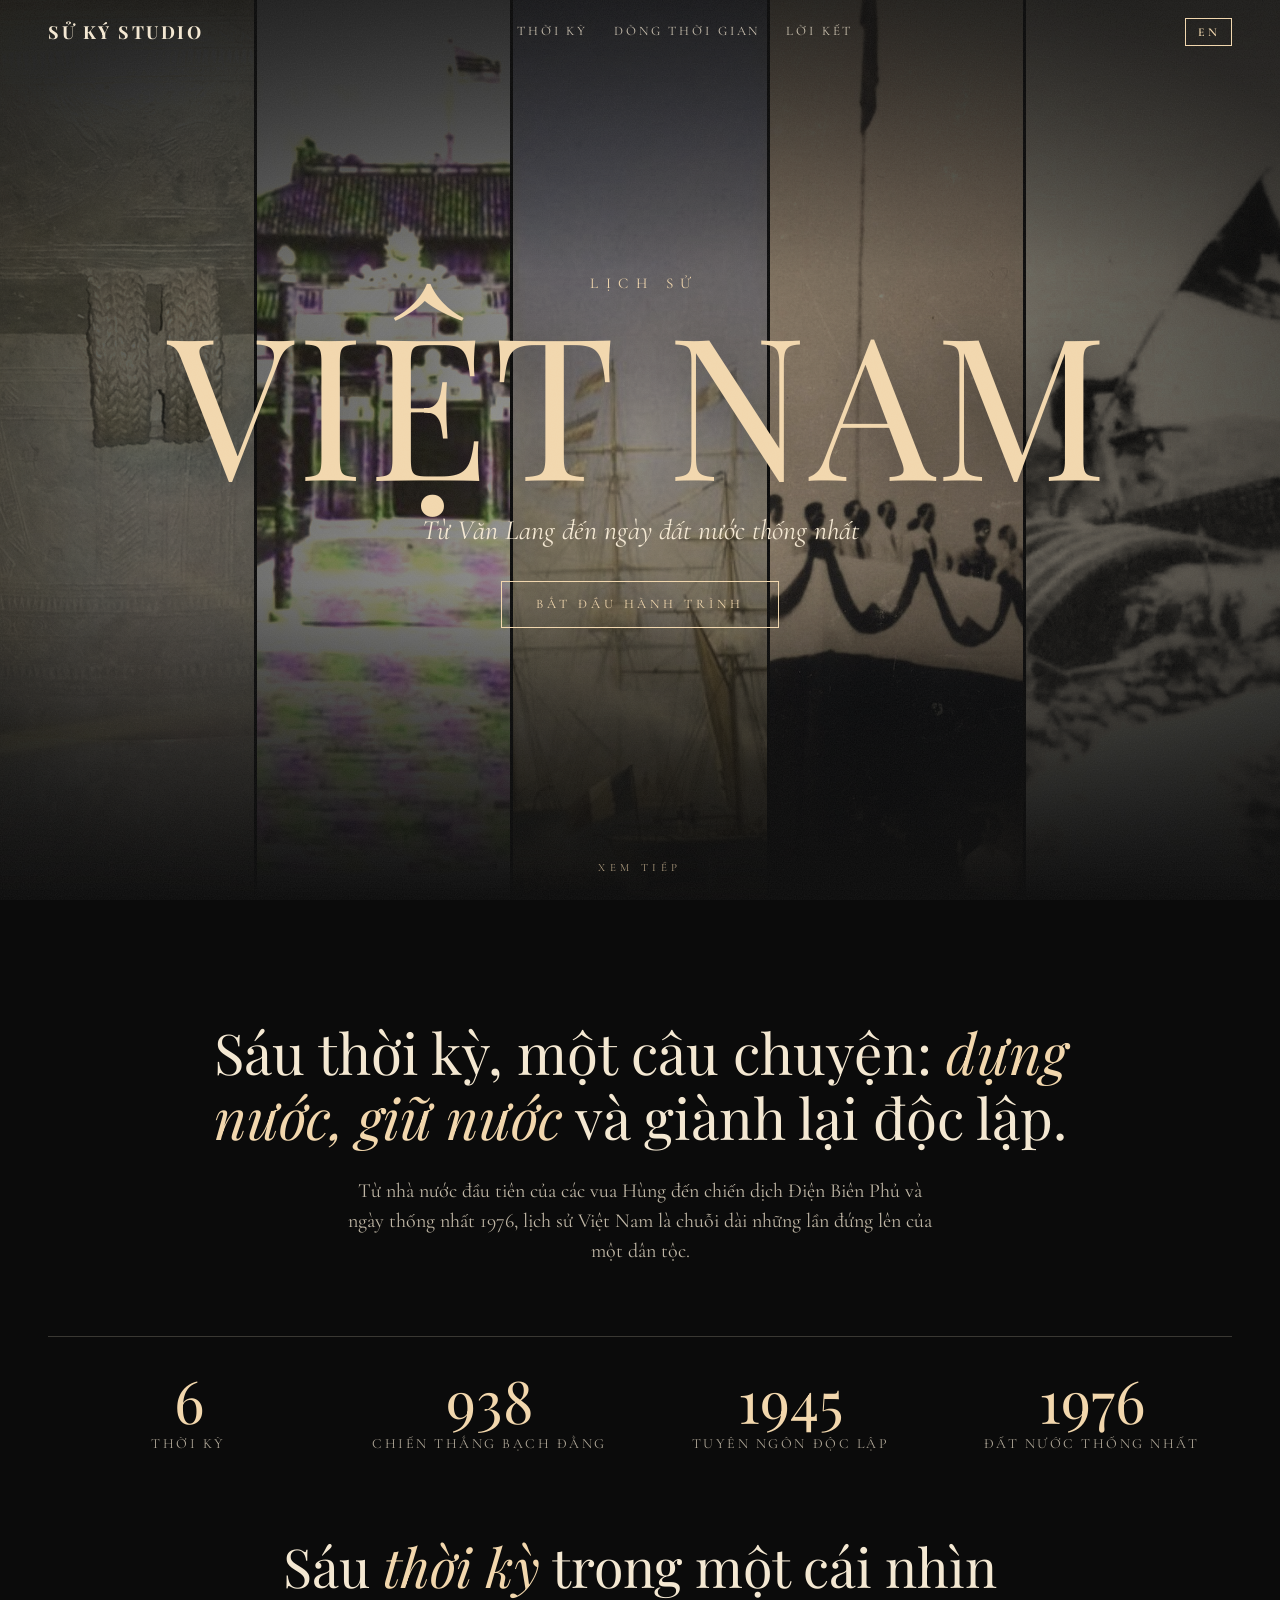
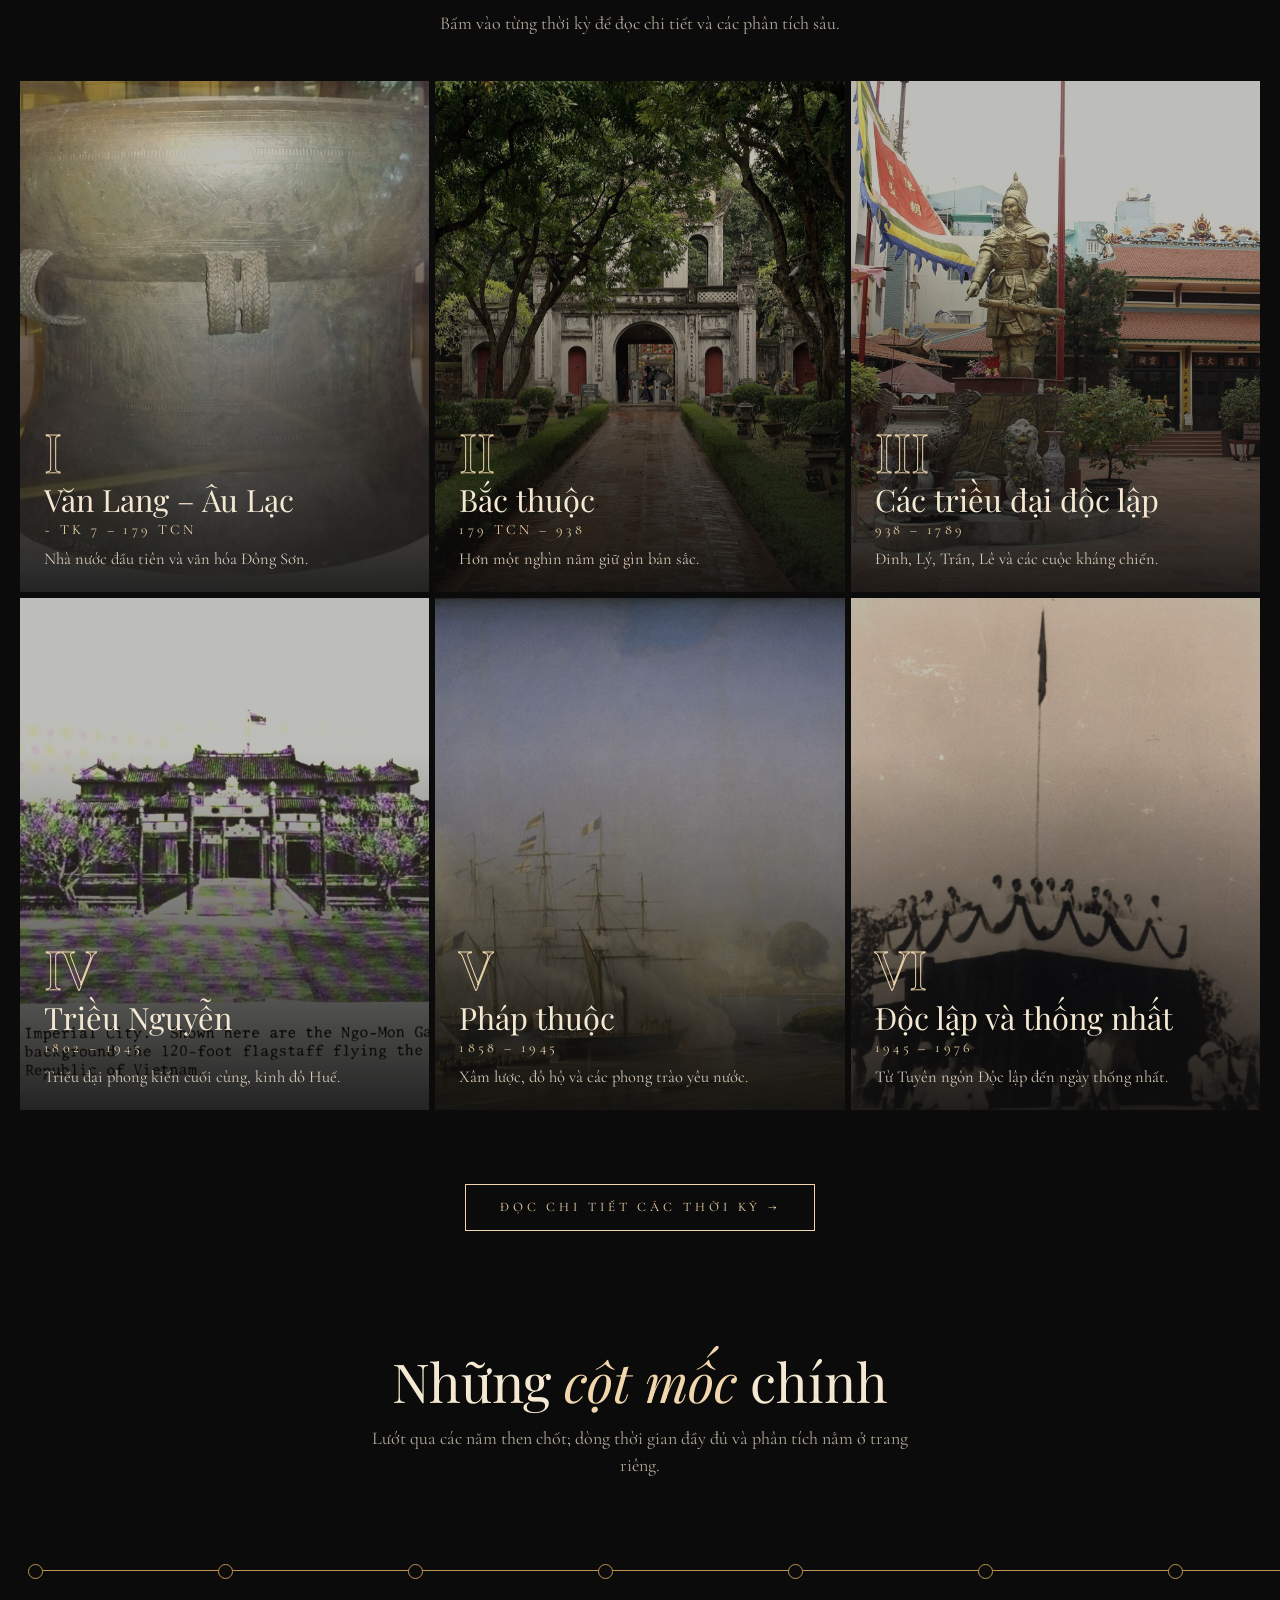
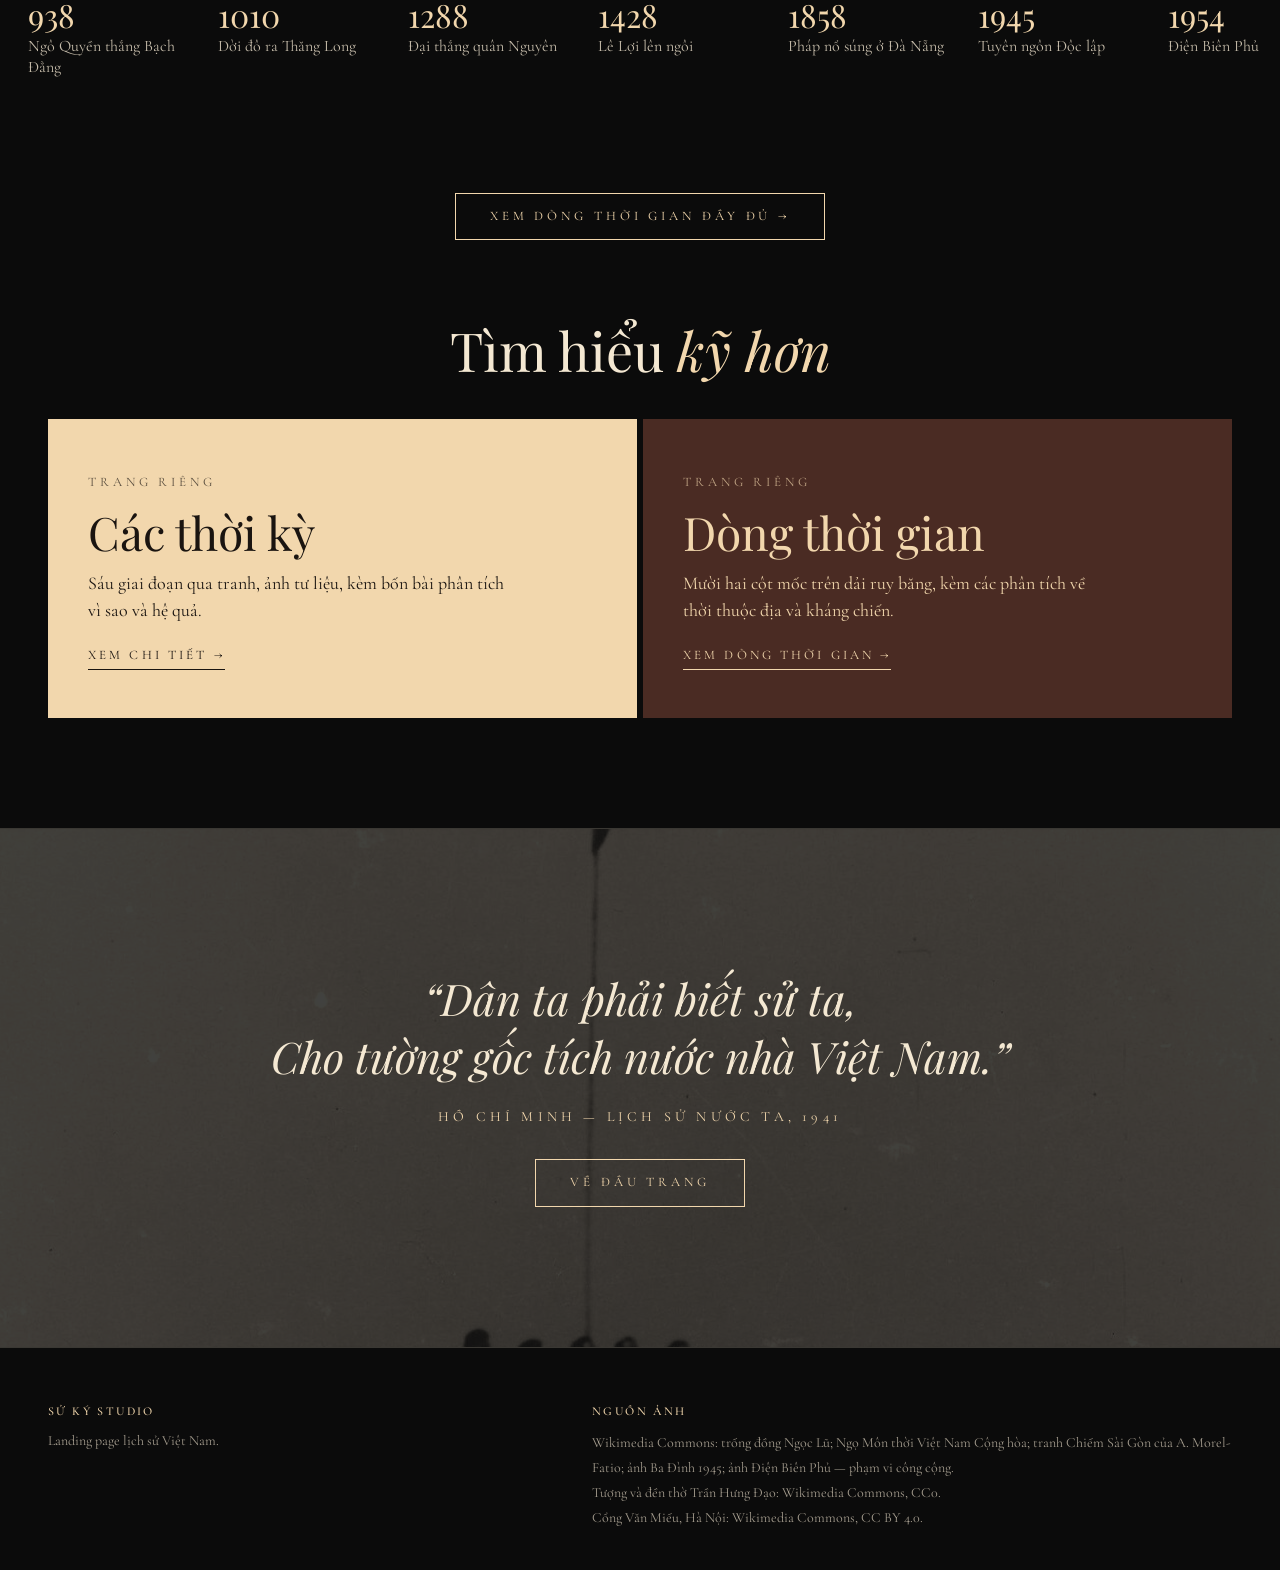
==== index.html @ 21b2adc7 "Use dedicated GA4 property for SU KY STUDIO Co-Authored-By: Claude Sonnet 5.5 <noreply@anthropic.com" ====
<!doctype html>
<html lang="vi">
<head>
<meta charset="utf-8">
<meta name="viewport" content="width=device-width, initial-scale=1">
<title>Lịch sử Việt Nam — Từ Văn Lang đến ngày thống nhất</title>
<meta name="description" content="Landing page về lịch sử Việt Nam: sáu thời kỳ, từ Văn Lang – Âu Lạc đến ngày đất nước thống nhất năm 1976.">
<meta name="google-site-verification" content="dJ8LhRyY584-VPZc34FrXTeUAK0gATI8ypgwYfeLLTc" />
<!-- Google tag (gtag.js) -->
<script async src="https://www.googletagmanager.com/gtag/js?id=G-LW1F28HH2S"></script>
<script>
  window.dataLayer = window.dataLayer || [];
  function gtag(){dataLayer.push(arguments);}
  gtag('js', new Date());
  gtag('config', 'G-LW1F28HH2S');
</script>
<link rel="icon" href="favicon.svg" type="image/svg+xml">
<link rel="icon" href="favicon.ico" sizes="48x48">
<link rel="apple-touch-icon" href="apple-touch-icon.png">
<meta name="theme-color" content="#0b0b0b">
<link rel="preconnect" href="https://fonts.googleapis.com">
<link rel="preconnect" href="https://fonts.gstatic.com" crossorigin>
<link href="https://fonts.googleapis.com/css2?family=Cormorant+Garamond:ital,wght@0,400;0,500;0,600;1,400;1,500&family=Playfair+Display:ital,wght@0,400;0,500;0,700;1,400;1,500&display=swap" rel="stylesheet">
<style>
  :root {
    --black: #0b0b0b;
    --ink: #1a1410;
    --peach: #f2d7ad;
    --cream: #f4e8d2;
    --gold: #c09452;
    --maroon: #8a3126;
    --line: rgba(244,232,210,.2);
    --display: "Playfair Display", Georgia, serif;
    --serif: "Cormorant Garamond", Georgia, serif;
  }
  * { box-sizing: border-box; margin: 0; padding: 0; }
  html { scroll-behavior: smooth; scroll-padding-top: 64px; }
  body { background: var(--black); color: var(--cream); font-family: var(--serif); font-size: 18px; line-height: 1.5; -webkit-font-smoothing: antialiased; }
  body::after {
    content: ""; position: fixed; inset: 0; z-index: 60; pointer-events: none; opacity: .06;
    background-image: url("data:image/svg+xml;utf8,<svg xmlns='http://www.w3.org/2000/svg' width='200' height='200'><filter id='n'><feTurbulence type='fractalNoise' baseFrequency='.85' numOctaves='2' stitchTiles='stitch'/><feColorMatrix values='0 0 0 0 1  0 0 0 0 1  0 0 0 0 1  0 0 0 .9 0'/></filter><rect width='100%' height='100%' filter='url(%23n)'/></svg>");
  }
  img { display: block; width: 100%; height: 100%; object-fit: cover; }
  a { color: inherit; text-decoration: none; }
  .wrap { max-width: 1240px; margin: 0 auto; padding: 0 28px; }

  /* ---------- nav ---------- */
  header { position: fixed; top: 0; left: 0; right: 0; z-index: 50; transition: background .3s; }
  header.solid { background: rgba(11,11,11,.92); backdrop-filter: blur(8px); border-bottom: 1px solid var(--line); }
  header .wrap { display: flex; justify-content: space-between; align-items: center; height: 64px; }
  .brand { font: 700 18px var(--display); letter-spacing: .14em; white-space: nowrap; }
  nav { display: flex; gap: 26px; font-size: 13px; letter-spacing: .22em; text-transform: uppercase; }
  nav a { opacity: .8; transition: opacity .2s, color .2s; }
  nav a:hover { opacity: 1; color: var(--peach); }

  .lang { margin-left: 18px; background: transparent; color: var(--peach); border: 1px solid var(--peach); padding: 6px 12px; font: 600 12px var(--serif); letter-spacing: .2em; cursor: pointer; transition: background .25s, color .25s; }
  .lang:hover { background: var(--peach); color: var(--ink); }

  /* ---------- hero ---------- */
  .hero { position: relative; min-height: 100vh; min-height: 100svh; display: flex; align-items: center; justify-content: center; overflow: hidden; text-align: center; }
  .strips { position: absolute; inset: -4% 0; display: grid; grid-template-columns: repeat(5, 1fr); gap: 3px; will-change: transform; }
  .strips div { overflow: hidden; }
  .strips img { filter: sepia(.35) saturate(1.2) contrast(1.05) brightness(1); transform: scale(1.12); }
  .hero::before { content: ""; position: absolute; inset: 0; z-index: 1; background: radial-gradient(ellipse at center, rgba(11,11,11,.35), rgba(11,11,11,.82) 88%), linear-gradient(180deg, rgba(11,11,11,.6), transparent 30%, transparent 65%, var(--black)); }
  .hero .in { position: relative; z-index: 2; padding: 0 20px; }
  .kicker { font-size: 15px; letter-spacing: .5em; text-transform: uppercase; color: var(--peach); margin-bottom: 14px; padding-left: .5em; }
  .title { font: 400 clamp(64px, 15.5vw, 230px)/.92 var(--display); letter-spacing: .02em; text-transform: uppercase; color: var(--peach); text-shadow: 0 6px 60px rgba(0,0,0,.6); }
  .sub { margin-top: 22px; font: italic 400 clamp(19px, 2.2vw, 28px) var(--serif); color: var(--cream); }
  .cta { display: inline-block; margin-top: 34px; padding: 13px 34px; border: 1px solid var(--peach); font-size: 13px; letter-spacing: .3em; text-transform: uppercase; color: var(--peach); transition: background .3s, color .3s; }
  .cta:hover { background: var(--peach); color: var(--ink); }
  .scroll { position: absolute; z-index: 2; bottom: 24px; left: 50%; transform: translateX(-50%); font-size: 11px; letter-spacing: .4em; text-transform: uppercase; color: var(--peach); opacity: .7; }

  /* ---------- intro ---------- */
  .intro { padding: 120px 0 80px; text-align: center; }
  .intro h2 { font: 400 clamp(32px, 4.4vw, 58px)/1.15 var(--display); max-width: 900px; margin: 0 auto; }
  .intro h2 em { color: var(--peach); }
  .intro p { max-width: 600px; margin: 26px auto 0; font-size: 20px; color: rgba(244,232,210,.78); }
  .stats { display: grid; grid-template-columns: repeat(4, 1fr); gap: 20px; margin-top: 70px; border-top: 1px solid var(--line); padding-top: 34px; }
  .stats b { display: block; font: 400 clamp(36px, 4.6vw, 60px)/1 var(--display); color: var(--peach); }
  .stats span { font-size: 14px; letter-spacing: .18em; text-transform: uppercase; opacity: .7; }

  /* ---------- era slides ---------- */
  .slide { display: grid; grid-template-columns: 1fr 1fr; min-height: 640px; margin-bottom: 6px; }
  .slide.flip .panel { order: 2; }
  .panel { padding: 64px 56px; display: flex; flex-direction: column; justify-content: center; }
  .panel.peach { background: var(--peach); color: var(--ink); }
  .panel.dark { background: #141110; }
  .num { font: 400 clamp(90px, 11vw, 150px)/.8 var(--display); color: transparent; -webkit-text-stroke: 1.2px currentColor; margin-bottom: 26px; letter-spacing: .02em; }
  .peach .num { -webkit-text-stroke-color: var(--ink); }
  .dark .num { -webkit-text-stroke-color: var(--peach); }
  .years { font-size: 14px; letter-spacing: .3em; text-transform: uppercase; opacity: .75; margin-bottom: 10px; }
  .panel h3 { font: 400 clamp(30px, 3.4vw, 46px)/1.1 var(--display); margin-bottom: 20px; }
  .panel p { font-size: 19px; line-height: 1.5; max-width: 480px; }
  .panel ul { list-style: none; margin-top: 22px; max-width: 480px; }
  .panel li { padding: 9px 0; border-top: 1px solid currentColor; border-top-color: rgba(128,128,128,.4); font-size: 17px; display: grid; grid-template-columns: 78px 1fr; gap: 10px; }
  .panel li b { font: italic 500 17px var(--display); color: var(--maroon); }
  .dark li b { color: var(--peach); }

  .mosaic { display: grid; gap: 6px; background: var(--black); }
  .mosaic figure { position: relative; overflow: hidden; }
  .mosaic img { transition: transform 1.4s ease, filter .6s; filter: saturate(1.05) contrast(1.04); }
  .mosaic figure:hover img { transform: scale(1.06); }
  .mosaic figcaption { position: absolute; left: 12px; bottom: 10px; right: 12px; font: italic 400 14px var(--serif); color: #fff; text-shadow: 0 1px 8px rgba(0,0,0,.9); }
  .mosaic.m1 { grid-template-columns: 1fr; }
  .mosaic.m2 { grid-template-columns: 1.3fr 1fr; grid-template-rows: 1fr 1fr; }
  .mosaic.m2 figure:first-child { grid-row: span 2; }
  .mosaic.m3 { grid-template-columns: 1fr 1fr; grid-template-rows: 1.2fr 1fr; }
  .mosaic.m3 figure:first-child { grid-column: span 2; }
  .mosaic.m4 { grid-template-columns: 1fr 1fr; grid-template-rows: 1fr 1fr; }

  .tiles { display: grid; grid-template-columns: 1fr 1fr; gap: 6px; background: var(--black); }
  .tile { background: #1b1613; padding: 32px 28px; display: flex; flex-direction: column; justify-content: flex-end; border-left: 2px solid var(--gold); transition: background .3s; }
  .tile:hover { background: #251c16; }
  .tile b { font: 400 clamp(44px, 5vw, 72px)/1 var(--display); color: var(--peach); }
  .tile h4 { font: 500 20px var(--display); margin: 8px 0 6px; }
  .tile span { font-size: 16px; opacity: .75; line-height: 1.4; }

  /* ---------- timeline ---------- */
  .timeline { padding: 110px 0 60px; }
  .timeline h2, .closing h2 { font: 400 clamp(34px, 4.6vw, 60px)/1.1 var(--display); text-align: center; }
  .timeline h2 em, .closing h2 em { color: var(--peach); }
  .rail { margin-top: 56px; overflow-x: auto; padding: 24px 28px 40px; scrollbar-width: thin; scrollbar-color: var(--gold) transparent; }
  .rail ol { list-style: none; display: flex; gap: 0; min-width: max-content; position: relative; }
  .rail ol::before { content: ""; position: absolute; left: 0; right: 0; top: 11px; height: 1px; background: var(--gold); }
  .rail li { width: 190px; padding-right: 22px; position: relative; padding-top: 34px; }
  .rail li::before { content: ""; position: absolute; top: 5px; left: 0; width: 13px; height: 13px; border-radius: 50%; background: var(--black); border: 1px solid var(--gold); transition: background .3s; }
  .rail li:hover::before { background: var(--peach); }
  .rail b { display: block; font: 400 32px var(--display); color: var(--peach); }
  .rail span { font-size: 16px; line-height: 1.35; display: block; opacity: .8; }

  .more { display: inline-block; margin-top: 24px; font-size: 13px; letter-spacing: .24em; text-transform: uppercase; border-bottom: 1px solid currentColor; padding-bottom: 3px; transition: opacity .2s; }
  .more:hover { opacity: .65; }
  .go { padding: 40px 0 110px; }
  .go .two { display: grid; grid-template-columns: 1fr 1fr; gap: 6px; }
  .go a.card { display: block; padding: 48px 40px; transition: transform .4s, background .3s; }
  .go a.card:hover { transform: translateY(-4px); }
  .go .card.peach { background: var(--peach); color: var(--ink); }
  .go .card.brown { background: #4a2b23; color: var(--peach); }
  .go .card small { font-size: 13px; letter-spacing: .3em; text-transform: uppercase; opacity: .7; }
  .go .card h3 { font: 400 clamp(30px, 3.6vw, 48px)/1.08 var(--display); margin: 14px 0 12px; }
  .go .card p { font-size: 18px; max-width: 420px; }
  .go .card span { display: inline-block; margin-top: 22px; font-size: 13px; letter-spacing: .24em; text-transform: uppercase; border-bottom: 1px solid currentColor; padding-bottom: 3px; }
  .go h2 { font: 400 clamp(32px, 4.2vw, 54px)/1.1 var(--display); text-align: center; margin-bottom: 40px; }
  .go h2 em { color: var(--peach); }
  @media (max-width: 900px) { .go .two { grid-template-columns: 1fr; } .go a.card { padding: 36px 24px; } }

  .eras { padding: 0 0 20px; }
  .eras h2, .overview-tl h2 { font: 400 clamp(32px, 4.2vw, 54px)/1.1 var(--display); text-align: center; margin-bottom: 14px; }
  .eras h2 em, .overview-tl h2 em { color: var(--peach); }
  .eras .lead, .overview-tl .lead { text-align: center; color: rgba(244,232,210,.72); max-width: 560px; margin: 0 auto 44px; }
  .eras .grid { display: grid; grid-template-columns: repeat(3, 1fr); gap: 6px; }
  .era { position: relative; display: block; aspect-ratio: 4 / 5; overflow: hidden; background: #141110; }
  .era img { filter: sepia(.25) saturate(1.05) brightness(.82); transition: transform 1.4s ease, filter .6s; }
  .era:hover img { transform: scale(1.07); filter: sepia(.1) saturate(1.1) brightness(.95); }
  .era::after { content: ""; position: absolute; inset: 0; background: linear-gradient(180deg, rgba(11,11,11,.1) 30%, rgba(11,11,11,.88)); }
  .era .in { position: absolute; z-index: 2; left: 24px; right: 24px; bottom: 22px; }
  .era .n { font: 400 54px/.9 var(--display); color: transparent; -webkit-text-stroke: 1px var(--peach); }
  .era h3 { font: 400 clamp(24px, 2.4vw, 32px)/1.1 var(--display); margin: 8px 0 2px; }
  .era .y { font-size: 14px; letter-spacing: .24em; text-transform: uppercase; color: var(--peach); }
  .era p { font-size: 16.5px; line-height: 1.35; margin-top: 8px; color: rgba(244,232,210,.85); }
  .center { text-align: center; padding: 40px 0 0; }
  .overview-tl { padding: 100px 0 40px; }
  @media (max-width: 900px) { .eras .grid { grid-template-columns: 1fr 1fr; } }
  @media (max-width: 520px) { .eras .grid { grid-template-columns: 1fr; } .era { aspect-ratio: 16 / 11; } }

  /* ---------- closing ---------- */
  .closing { position: relative; padding: 140px 0; text-align: center; overflow: hidden; border-top: 1px solid var(--line); }
  .closing .bg { position: absolute; inset: 0; opacity: .22; }
  .closing .bg img { filter: sepia(.5) grayscale(.4); }
  .closing .in { position: relative; }
  .quote { font: italic 400 clamp(26px, 3.4vw, 44px)/1.35 var(--display); max-width: 820px; margin: 0 auto; color: var(--cream); }
  .quote small { display: block; margin-top: 22px; font: 400 14px var(--serif); letter-spacing: .3em; text-transform: uppercase; color: var(--peach); }

  footer { padding: 54px 0 40px; border-top: 1px solid var(--line); font-size: 14px; color: rgba(244,232,210,.65); }
  footer .row { display: flex; justify-content: space-between; gap: 40px; flex-wrap: wrap; }
  footer b { color: var(--peach); font-weight: 500; letter-spacing: .2em; text-transform: uppercase; font-size: 12px; display: block; margin-bottom: 10px; }
  footer ul { list-style: none; line-height: 1.8; max-width: 640px; }
  footer a:hover { color: var(--peach); }

  .reveal { opacity: 0; transform: translateY(30px); transition: opacity 1s ease, transform 1s ease; }
  .reveal.on { opacity: 1; transform: none; }

  /* ---------- responsive ---------- */
  @media (max-width: 900px) {
    nav { display: none; }
    .slide, .slide.flip { grid-template-columns: 1fr; min-height: 0; }
    .slide.flip .panel { order: 0; }
    .panel { padding: 48px 24px; }
    .mosaic { min-height: 420px; }
    .tiles { min-height: 0; }
    .stats { grid-template-columns: 1fr 1fr; }
    .strips { grid-template-columns: repeat(3, 1fr); }
    .strips div:nth-child(n+4) { display: none; }
  }
  @media (max-width: 520px) {
    .wrap { padding: 0 18px; }
    .panel li { grid-template-columns: 62px 1fr; }
    .tiles { grid-template-columns: 1fr; }
  }
  @media (prefers-reduced-motion: reduce) { .reveal { opacity: 1; transform: none; transition: none; } html { scroll-behavior: auto; } }
</style>
</head>
<body>

<header id="top">
  <div class="wrap">
    <a data-i="0" href="#" class="brand">SỬ KÝ STUDIO</a>
    <nav>
      <a data-i="1" href="thoi-ky.html">Thời kỳ</a>
      <a data-i="2" href="dong-thoi-gian.html">Dòng thời gian</a>
      <a data-i="3" href="#loi-ket">Lời kết</a>
    </nav>
    <button class="lang" id="lang" type="button" aria-label="Switch language">EN</button>
  </div>
</header>

<main>
  <section class="hero">
    <div class="strips" id="strips" aria-hidden="true">
      <div><img src="images/ngoclu.jpg" alt=""></div>
      <div><img src="images/ngomon.jpg" alt="" style="object-position: 50% 12%; transform: scale(1.5)"></div>
      <div><img src="images/saigon1859.jpg" alt="" style="object-position: 25% 80%"></div>
      <div><img src="images/badinh1945.jpg" alt=""></div>
      <div><img src="images/hero.jpg" alt="" style="object-position: 60% 50%"></div>
    </div>
    <div class="in">
      <div data-i="4" class="kicker">Lịch sử</div>
      <h1 data-i="5" class="title">Việt Nam</h1>
      <p data-i="6" class="sub">Từ Văn Lang đến ngày đất nước thống nhất</p>
      <a data-i="7" href="#thoi-ky" class="cta">Bắt đầu hành trình</a>
    </div>
    <div data-i="8" class="scroll">Xem tiếp</div>
  </section>

  <section class="intro">
    <div class="wrap reveal">
      <h2 data-i="9">Sáu thời kỳ, một câu chuyện: <em>dựng nước, giữ nước</em> và giành lại độc lập.</h2>
      <p data-i="10">Từ nhà nước đầu tiên của các vua Hùng đến chiến dịch Điện Biên Phủ và ngày thống nhất 1976, lịch sử Việt Nam là chuỗi dài những lần đứng lên của một dân tộc.</p>
      <div class="stats">
        <div><b>6</b><span data-i="11">thời kỳ</span></div>
        <div><b>938</b><span data-i="12">chiến thắng Bạch Đằng</span></div>
        <div><b>1945</b><span data-i="13">Tuyên ngôn Độc lập</span></div>
        <div><b>1976</b><span data-i="14">đất nước thống nhất</span></div>
      </div>
    </div>
  </section>

  <section class="eras wrap" id="thoi-ky">
    <div class="reveal">
      <h2 data-i="15">Sáu <em>thời kỳ</em> trong một cái nhìn</h2>
      <p data-i="16" class="lead">Bấm vào từng thời kỳ để đọc chi tiết và các phân tích sâu.</p>
      <div class="grid">
        <a class="era" href="thoi-ky.html#spread-a"><img src="images/ngoclu.jpg" alt="Trống đồng Ngọc Lũ" loading="lazy" style="object-position: 50% 40%"><div class="in"><div class="n">I</div><h3 data-i="17">Văn Lang – Âu Lạc</h3><div data-i="18" class="y">~ TK 7 – 179 TCN</div><p data-i="19">Nhà nước đầu tiên và văn hóa Đông Sơn.</p></div></a>
        <a class="era" href="thoi-ky.html#spread-a"><img src="images/vanmieu.jpg" alt="Văn Miếu" loading="lazy"><div class="in"><div class="n">II</div><h3 data-i="20">Bắc thuộc</h3><div data-i="21" class="y">179 TCN – 938</div><p data-i="22">Hơn một nghìn năm giữ gìn bản sắc.</p></div></a>
        <a class="era" href="thoi-ky.html#spread-a"><img src="images/tranhungdao.jpg" alt="Tượng Trần Hưng Đạo" loading="lazy" style="object-position: 38% 30%"><div class="in"><div class="n">III</div><h3 data-i="23">Các triều đại độc lập</h3><div class="y">938 – 1789</div><p data-i="24">Đinh, Lý, Trần, Lê và các cuộc kháng chiến.</p></div></a>
        <a class="era" href="thoi-ky.html#spread-b"><img src="images/ngomon.jpg" alt="Ngọ Môn, Huế" loading="lazy" style="object-position: 50% 30%"><div class="in"><div class="n">IV</div><h3 data-i="25">Triều Nguyễn</h3><div class="y">1802 – 1945</div><p data-i="26">Triều đại phong kiến cuối cùng, kinh đô Huế.</p></div></a>
        <a class="era" href="thoi-ky.html#spread-b"><img src="images/saigon1859.jpg" alt="Chiếm Sài Gòn 1859" loading="lazy" style="object-position: 28% 85%"><div class="in"><div class="n">V</div><h3 data-i="27">Pháp thuộc</h3><div class="y">1858 – 1945</div><p data-i="28">Xâm lược, đô hộ và các phong trào yêu nước.</p></div></a>
        <a class="era" href="thoi-ky.html#spread-b"><img src="images/badinh1945.jpg" alt="Ba Đình 2/9/1945" loading="lazy" style="object-position: 50% 25%"><div class="in"><div class="n">VI</div><h3 data-i="29">Độc lập và thống nhất</h3><div class="y">1945 – 1976</div><p data-i="30">Từ Tuyên ngôn Độc lập đến ngày thống nhất.</p></div></a>
      </div>
      <div class="center"><a data-i="31" class="cta" href="thoi-ky.html">Đọc chi tiết các thời kỳ →</a></div>
    </div>
  </section>

  <section class="overview-tl" id="dong-thoi-gian">
    <div class="wrap reveal">
      <h2 data-i="32">Những <em>cột mốc</em> chính</h2>
      <p data-i="33" class="lead">Lướt qua các năm then chốt; dòng thời gian đầy đủ và phân tích nằm ở trang riêng.</p>
    </div>
    <div class="rail reveal">
      <ol>
        <li><b>938</b><span data-i="34">Ngô Quyền thắng Bạch Đằng</span></li>
        <li><b>1010</b><span data-i="35">Dời đô ra Thăng Long</span></li>
        <li><b>1288</b><span data-i="36">Đại thắng quân Nguyên</span></li>
        <li><b>1428</b><span data-i="37">Lê Lợi lên ngôi</span></li>
        <li><b>1858</b><span data-i="38">Pháp nổ súng ở Đà Nẵng</span></li>
        <li><b>1945</b><span data-i="13">Tuyên ngôn Độc lập</span></li>
        <li><b>1954</b><span data-i="39">Điện Biên Phủ</span></li>
        <li><b>1976</b><span data-i="40">Đất nước thống nhất</span></li>
      </ol>
    </div>
    <div class="center"><a data-i="41" class="cta" href="dong-thoi-gian.html">Xem dòng thời gian đầy đủ →</a></div>
  </section>

  <section class="go" id="di-sau">
    <div class="wrap reveal">
      <h2 data-i="42">Tìm hiểu <em>kỹ hơn</em></h2>
      <div class="two">
        <a class="card peach" href="thoi-ky.html"><small data-i="43">Trang riêng</small><h3 data-i="44">Các thời kỳ</h3><p data-i="45">Sáu giai đoạn qua tranh, ảnh tư liệu, kèm bốn bài phân tích vì sao và hệ quả.</p><span data-i="46">Xem chi tiết →</span></a>
        <a class="card brown" href="dong-thoi-gian.html"><small data-i="43">Trang riêng</small><h3 data-i="2">Dòng thời gian</h3><p data-i="47">Mười hai cột mốc trên dải ruy băng, kèm các phân tích về thời thuộc địa và kháng chiến.</p><span data-i="48">Xem dòng thời gian →</span></a>
      </div>
    </div>
  </section>

  <section class="closing" id="loi-ket">
    <div class="bg"><img src="images/badinh1945.jpg" alt="" style="object-position: 50% 30%"></div>
    <div class="wrap in reveal">
      <blockquote data-i="49" class="quote">“Dân ta phải biết sử ta,<br>Cho tường gốc tích nước nhà Việt Nam.”<small>Hồ Chí Minh — Lịch sử nước ta, 1941</small></blockquote>
      <a data-i="50" href="#top" class="cta">Về đầu trang</a>
    </div>
  </section>
</main>

<footer>
  <div class="wrap row">
    <div data-i="51">
      <b>SỬ KÝ STUDIO</b>
      Landing page lịch sử Việt Nam.
    </div>
    <div>
      <b data-i="52">Nguồn ảnh</b>
      <ul>
        <li data-i="53">Wikimedia Commons: trống đồng Ngọc Lũ; Ngọ Môn thời Việt Nam Cộng hòa; tranh Chiếm Sài Gòn của A. Morel-Fatio; ảnh Ba Đình 1945; ảnh Điện Biên Phủ — phạm vi công cộng.</li>
        <li data-i="54">Tượng và đền thờ Trần Hưng Đạo: Wikimedia Commons, CC0.</li>
        <li data-i="55">Cổng Văn Miếu, Hà Nội: Wikimedia Commons, CC BY 4.0.</li>
      </ul>
    </div>
  </div>
</footer>

<script>
  const hdr = document.querySelector('header');
  const strips = document.getElementById('strips');
  const onScroll = () => {
    hdr.classList.toggle('solid', scrollY > 60);
    if (scrollY < innerHeight) strips.style.transform = `translateY(${scrollY * 0.18}px)`;
  };
  addEventListener('scroll', onScroll, { passive: true }); onScroll();

  const io = new IntersectionObserver(es => es.forEach(e => { if (e.isIntersecting) { e.target.classList.add('on'); io.unobserve(e.target); } }), { threshold: 0.12 });
  document.querySelectorAll('.reveal').forEach(el => io.observe(el));
</script>
<script src="lich-su-i18n.js"></script>
</body>
</html>
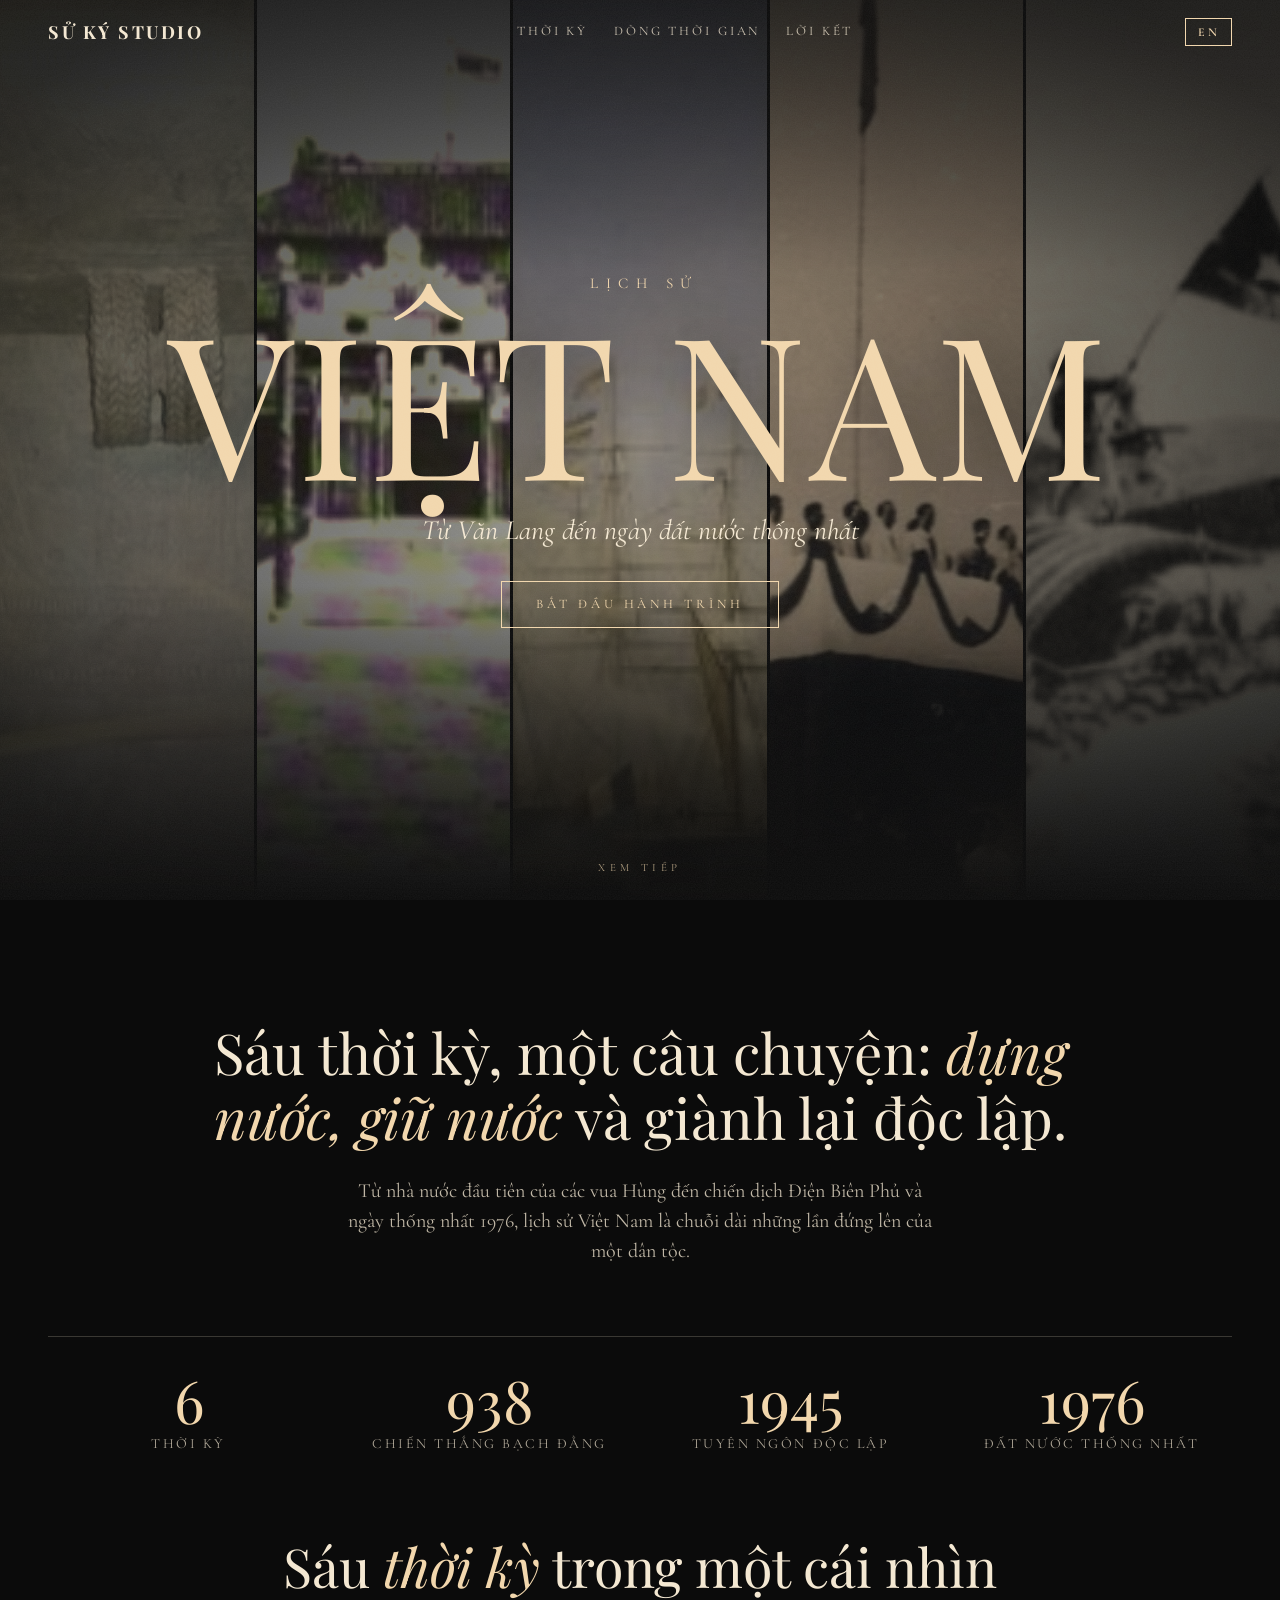
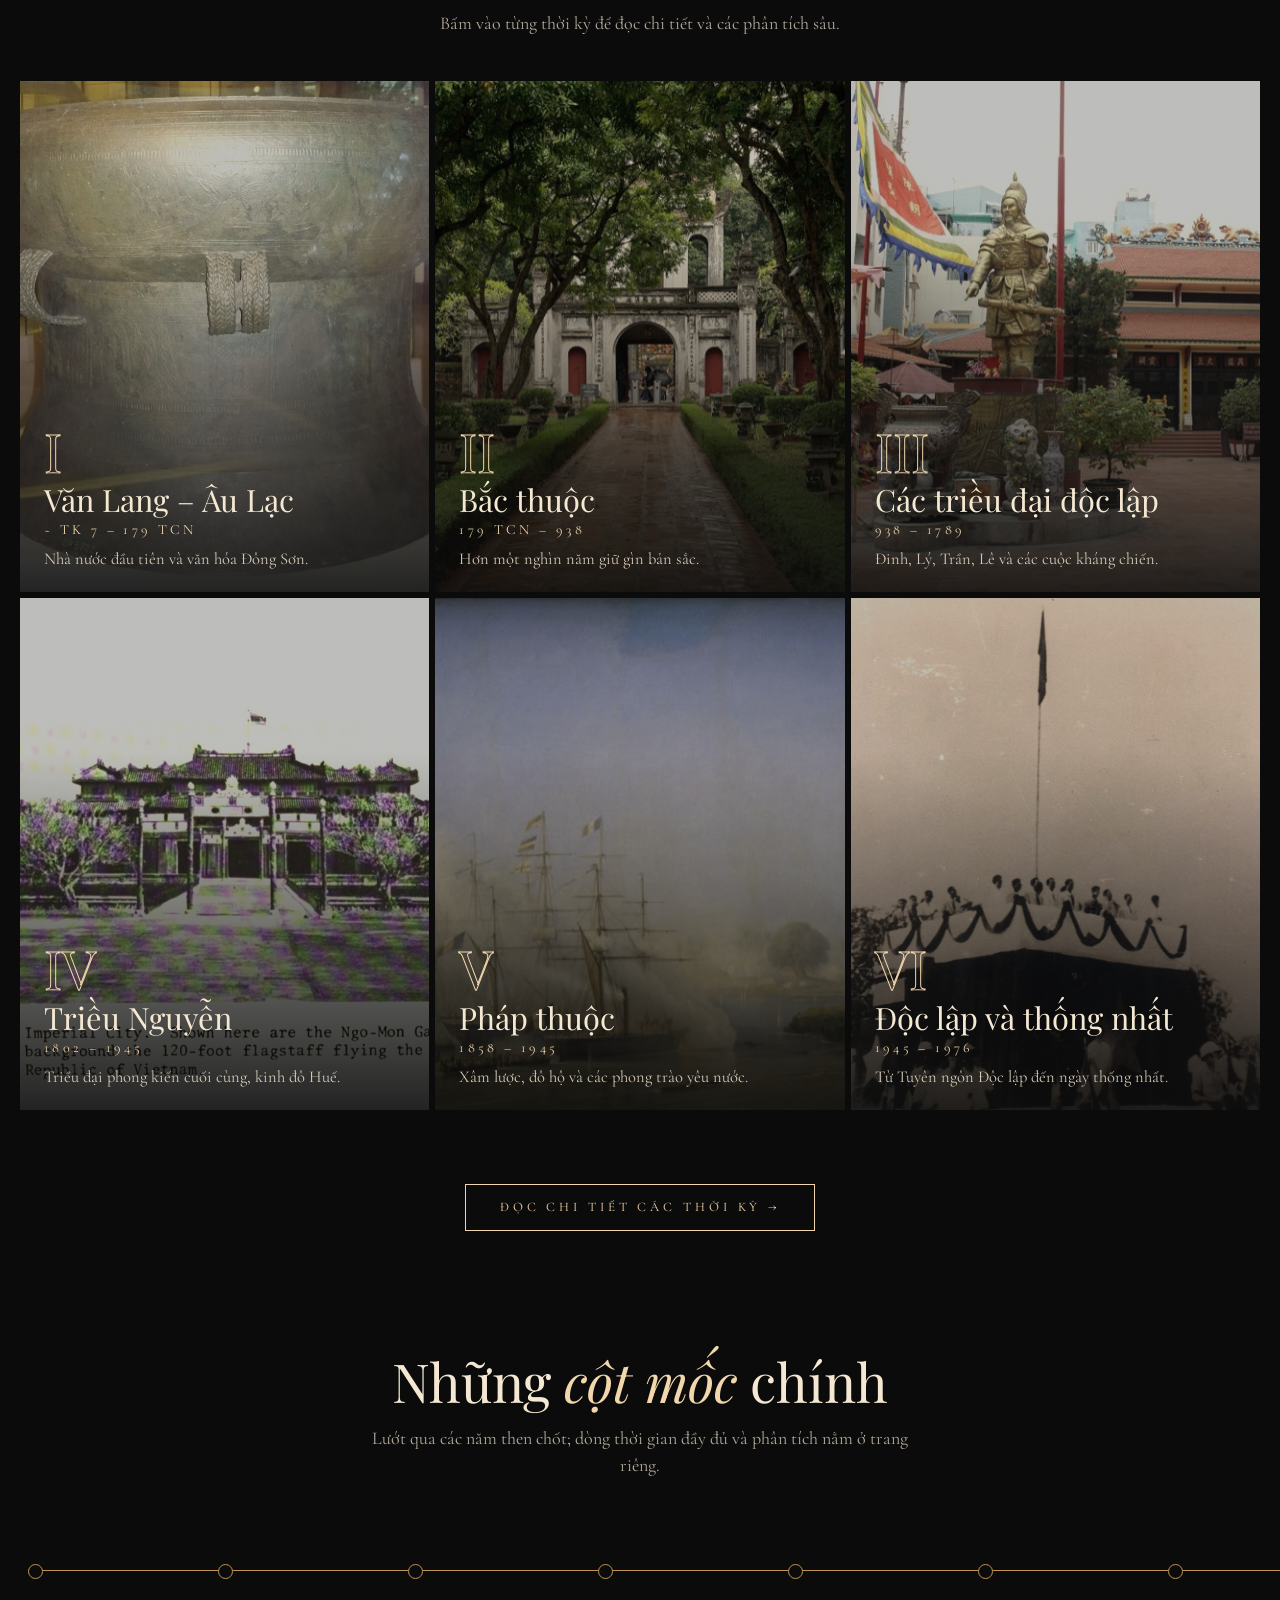
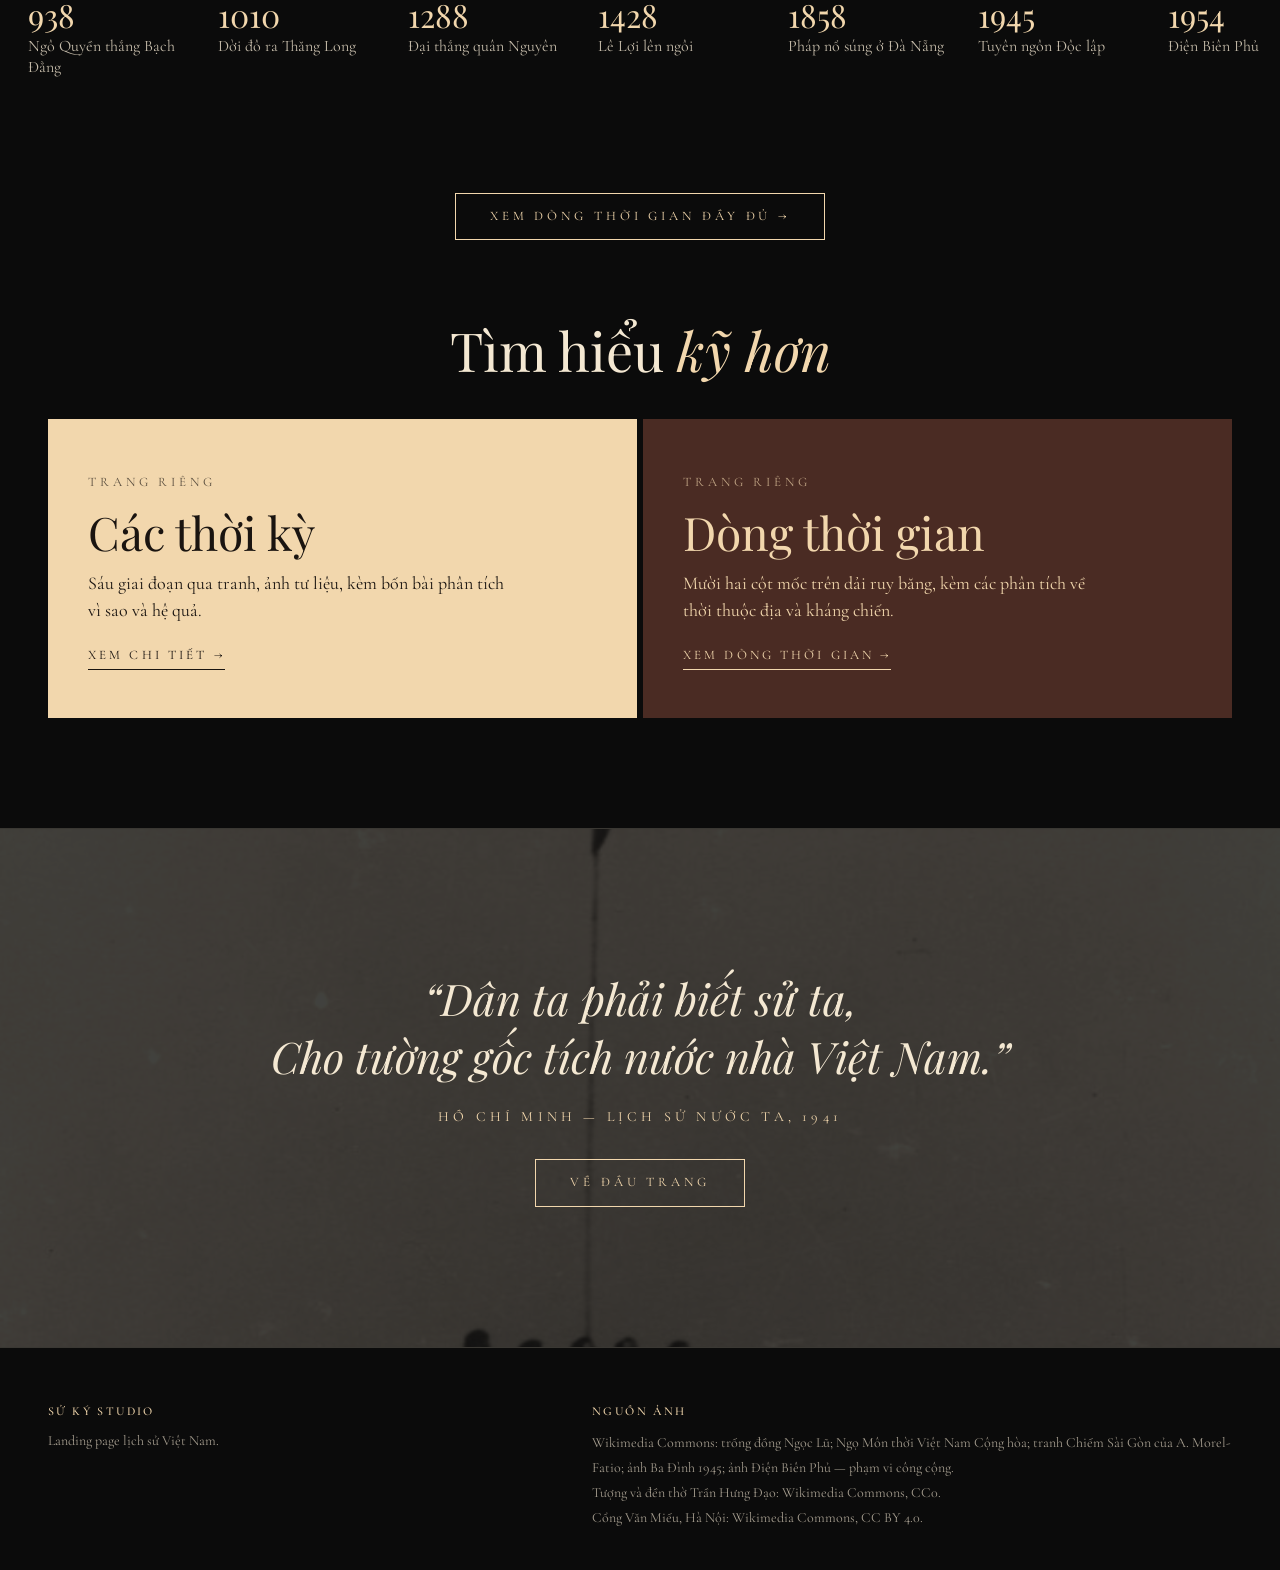
==== commit a7acfbb2: "Speed up loading: thumbnails for landing, inline CSS on sub pages, drop header blur - Hero strips us" ====
--- a/index.html
+++ b/index.html
@@ -2,6 +2,7 @@
 <html lang="vi">
 <head>
 <meta charset="utf-8">
+<script>if(/(^|\/)(index)?\.html$|\.html$/.test(location.pathname)&&history.replaceState){history.replaceState(null,"",location.pathname.replace(/index\.html$/,"").replace(/\.html$/,"")+location.search+location.hash);}</script>
 <meta name="viewport" content="width=device-width, initial-scale=1">
 <title>Lịch sử Việt Nam — Từ Văn Lang đến ngày thống nhất</title>
 <meta name="description" content="Landing page về lịch sử Việt Nam: sáu thời kỳ, từ Văn Lang – Âu Lạc đến ngày đất nước thống nhất năm 1976.">
@@ -46,7 +47,7 @@
 
   /* ---------- nav ---------- */
   header { position: fixed; top: 0; left: 0; right: 0; z-index: 50; transition: background .3s; }
-  header.solid { background: rgba(11,11,11,.92); backdrop-filter: blur(8px); border-bottom: 1px solid var(--line); }
+  header.solid { background: rgba(11,11,11,.92);  border-bottom: 1px solid var(--line); }
   header .wrap { display: flex; justify-content: space-between; align-items: center; height: 64px; }
   .brand { font: 700 18px var(--display); letter-spacing: .14em; white-space: nowrap; }
   nav { display: flex; gap: 26px; font-size: 13px; letter-spacing: .22em; text-transform: uppercase; }
@@ -206,8 +207,8 @@
   <div class="wrap">
     <a data-i="0" href="#" class="brand">SỬ KÝ STUDIO</a>
     <nav>
-      <a data-i="1" href="thoi-ky.html">Thời kỳ</a>
-      <a data-i="2" href="dong-thoi-gian.html">Dòng thời gian</a>
+      <a data-i="1" href="thoi-ky">Thời kỳ</a>
+      <a data-i="2" href="dong-thoi-gian">Dòng thời gian</a>
       <a data-i="3" href="#loi-ket">Lời kết</a>
     </nav>
     <button class="lang" id="lang" type="button" aria-label="Switch language">EN</button>
@@ -217,11 +218,11 @@
 <main>
   <section class="hero">
     <div class="strips" id="strips" aria-hidden="true">
-      <div><img src="images/ngoclu.jpg" alt=""></div>
-      <div><img src="images/ngomon.jpg" alt="" style="object-position: 50% 12%; transform: scale(1.5)"></div>
-      <div><img src="images/saigon1859.jpg" alt="" style="object-position: 25% 80%"></div>
-      <div><img src="images/badinh1945.jpg" alt=""></div>
-      <div><img src="images/hero.jpg" alt="" style="object-position: 60% 50%"></div>
+      <div><img src="images/t/s-ngoclu.jpg" alt=""></div>
+      <div><img src="images/t/s-ngomon.jpg" alt="" style="object-position: 50% 12%; transform: scale(1.5)"></div>
+      <div><img src="images/t/s-saigon1859.jpg" alt="" style="object-position: 25% 80%"></div>
+      <div><img src="images/t/s-badinh1945.jpg" alt=""></div>
+      <div><img src="images/t/s-hero.jpg" alt="" style="object-position: 60% 50%"></div>
     </div>
     <div class="in">
       <div data-i="4" class="kicker">Lịch sử</div>
@@ -250,14 +251,14 @@
       <h2 data-i="15">Sáu <em>thời kỳ</em> trong một cái nhìn</h2>
       <p data-i="16" class="lead">Bấm vào từng thời kỳ để đọc chi tiết và các phân tích sâu.</p>
       <div class="grid">
-        <a class="era" href="thoi-ky.html#spread-a"><img src="images/ngoclu.jpg" alt="Trống đồng Ngọc Lũ" loading="lazy" style="object-position: 50% 40%"><div class="in"><div class="n">I</div><h3 data-i="17">Văn Lang – Âu Lạc</h3><div data-i="18" class="y">~ TK 7 – 179 TCN</div><p data-i="19">Nhà nước đầu tiên và văn hóa Đông Sơn.</p></div></a>
-        <a class="era" href="thoi-ky.html#spread-a"><img src="images/vanmieu.jpg" alt="Văn Miếu" loading="lazy"><div class="in"><div class="n">II</div><h3 data-i="20">Bắc thuộc</h3><div data-i="21" class="y">179 TCN – 938</div><p data-i="22">Hơn một nghìn năm giữ gìn bản sắc.</p></div></a>
-        <a class="era" href="thoi-ky.html#spread-a"><img src="images/tranhungdao.jpg" alt="Tượng Trần Hưng Đạo" loading="lazy" style="object-position: 38% 30%"><div class="in"><div class="n">III</div><h3 data-i="23">Các triều đại độc lập</h3><div class="y">938 – 1789</div><p data-i="24">Đinh, Lý, Trần, Lê và các cuộc kháng chiến.</p></div></a>
-        <a class="era" href="thoi-ky.html#spread-b"><img src="images/ngomon.jpg" alt="Ngọ Môn, Huế" loading="lazy" style="object-position: 50% 30%"><div class="in"><div class="n">IV</div><h3 data-i="25">Triều Nguyễn</h3><div class="y">1802 – 1945</div><p data-i="26">Triều đại phong kiến cuối cùng, kinh đô Huế.</p></div></a>
-        <a class="era" href="thoi-ky.html#spread-b"><img src="images/saigon1859.jpg" alt="Chiếm Sài Gòn 1859" loading="lazy" style="object-position: 28% 85%"><div class="in"><div class="n">V</div><h3 data-i="27">Pháp thuộc</h3><div class="y">1858 – 1945</div><p data-i="28">Xâm lược, đô hộ và các phong trào yêu nước.</p></div></a>
-        <a class="era" href="thoi-ky.html#spread-b"><img src="images/badinh1945.jpg" alt="Ba Đình 2/9/1945" loading="lazy" style="object-position: 50% 25%"><div class="in"><div class="n">VI</div><h3 data-i="29">Độc lập và thống nhất</h3><div class="y">1945 – 1976</div><p data-i="30">Từ Tuyên ngôn Độc lập đến ngày thống nhất.</p></div></a>
+        <a class="era" href="thoi-ky#spread-a"><img src="images/t/ngoclu.jpg" alt="Trống đồng Ngọc Lũ" loading="lazy" style="object-position: 50% 40%"><div class="in"><div class="n">I</div><h3 data-i="17">Văn Lang – Âu Lạc</h3><div data-i="18" class="y">~ TK 7 – 179 TCN</div><p data-i="19">Nhà nước đầu tiên và văn hóa Đông Sơn.</p></div></a>
+        <a class="era" href="thoi-ky#spread-a"><img src="images/t/vanmieu.jpg" alt="Văn Miếu" loading="lazy"><div class="in"><div class="n">II</div><h3 data-i="20">Bắc thuộc</h3><div data-i="21" class="y">179 TCN – 938</div><p data-i="22">Hơn một nghìn năm giữ gìn bản sắc.</p></div></a>
+        <a class="era" href="thoi-ky#spread-a"><img src="images/t/tranhungdao.jpg" alt="Tượng Trần Hưng Đạo" loading="lazy" style="object-position: 38% 30%"><div class="in"><div class="n">III</div><h3 data-i="23">Các triều đại độc lập</h3><div class="y">938 – 1789</div><p data-i="24">Đinh, Lý, Trần, Lê và các cuộc kháng chiến.</p></div></a>
+        <a class="era" href="thoi-ky#spread-b"><img src="images/t/ngomon.jpg" alt="Ngọ Môn, Huế" loading="lazy" style="object-position: 50% 30%"><div class="in"><div class="n">IV</div><h3 data-i="25">Triều Nguyễn</h3><div class="y">1802 – 1945</div><p data-i="26">Triều đại phong kiến cuối cùng, kinh đô Huế.</p></div></a>
+        <a class="era" href="thoi-ky#spread-b"><img src="images/t/saigon1859.jpg" alt="Chiếm Sài Gòn 1859" loading="lazy" style="object-position: 28% 85%"><div class="in"><div class="n">V</div><h3 data-i="27">Pháp thuộc</h3><div class="y">1858 – 1945</div><p data-i="28">Xâm lược, đô hộ và các phong trào yêu nước.</p></div></a>
+        <a class="era" href="thoi-ky#spread-b"><img src="images/t/badinh1945.jpg" alt="Ba Đình 2/9/1945" loading="lazy" style="object-position: 50% 25%"><div class="in"><div class="n">VI</div><h3 data-i="29">Độc lập và thống nhất</h3><div class="y">1945 – 1976</div><p data-i="30">Từ Tuyên ngôn Độc lập đến ngày thống nhất.</p></div></a>
       </div>
-      <div class="center"><a data-i="31" class="cta" href="thoi-ky.html">Đọc chi tiết các thời kỳ →</a></div>
+      <div class="center"><a data-i="31" class="cta" href="thoi-ky">Đọc chi tiết các thời kỳ →</a></div>
     </div>
   </section>
 
@@ -278,21 +279,21 @@
         <li><b>1976</b><span data-i="40">Đất nước thống nhất</span></li>
       </ol>
     </div>
-    <div class="center"><a data-i="41" class="cta" href="dong-thoi-gian.html">Xem dòng thời gian đầy đủ →</a></div>
+    <div class="center"><a data-i="41" class="cta" href="dong-thoi-gian">Xem dòng thời gian đầy đủ →</a></div>
   </section>
 
   <section class="go" id="di-sau">
     <div class="wrap reveal">
       <h2 data-i="42">Tìm hiểu <em>kỹ hơn</em></h2>
       <div class="two">
-        <a class="card peach" href="thoi-ky.html"><small data-i="43">Trang riêng</small><h3 data-i="44">Các thời kỳ</h3><p data-i="45">Sáu giai đoạn qua tranh, ảnh tư liệu, kèm bốn bài phân tích vì sao và hệ quả.</p><span data-i="46">Xem chi tiết →</span></a>
-        <a class="card brown" href="dong-thoi-gian.html"><small data-i="43">Trang riêng</small><h3 data-i="2">Dòng thời gian</h3><p data-i="47">Mười hai cột mốc trên dải ruy băng, kèm các phân tích về thời thuộc địa và kháng chiến.</p><span data-i="48">Xem dòng thời gian →</span></a>
+        <a class="card peach" href="thoi-ky"><small data-i="43">Trang riêng</small><h3 data-i="44">Các thời kỳ</h3><p data-i="45">Sáu giai đoạn qua tranh, ảnh tư liệu, kèm bốn bài phân tích vì sao và hệ quả.</p><span data-i="46">Xem chi tiết →</span></a>
+        <a class="card brown" href="dong-thoi-gian"><small data-i="43">Trang riêng</small><h3 data-i="2">Dòng thời gian</h3><p data-i="47">Mười hai cột mốc trên dải ruy băng, kèm các phân tích về thời thuộc địa và kháng chiến.</p><span data-i="48">Xem dòng thời gian →</span></a>
       </div>
     </div>
   </section>
 
   <section class="closing" id="loi-ket">
-    <div class="bg"><img src="images/badinh1945.jpg" alt="" style="object-position: 50% 30%"></div>
+    <div class="bg"><img src="images/t/badinh1945.jpg" alt="" style="object-position: 50% 30%"></div>
     <div class="wrap in reveal">
       <blockquote data-i="49" class="quote">“Dân ta phải biết sử ta,<br>Cho tường gốc tích nước nhà Việt Nam.”<small>Hồ Chí Minh — Lịch sử nước ta, 1941</small></blockquote>
       <a data-i="50" href="#top" class="cta">Về đầu trang</a>
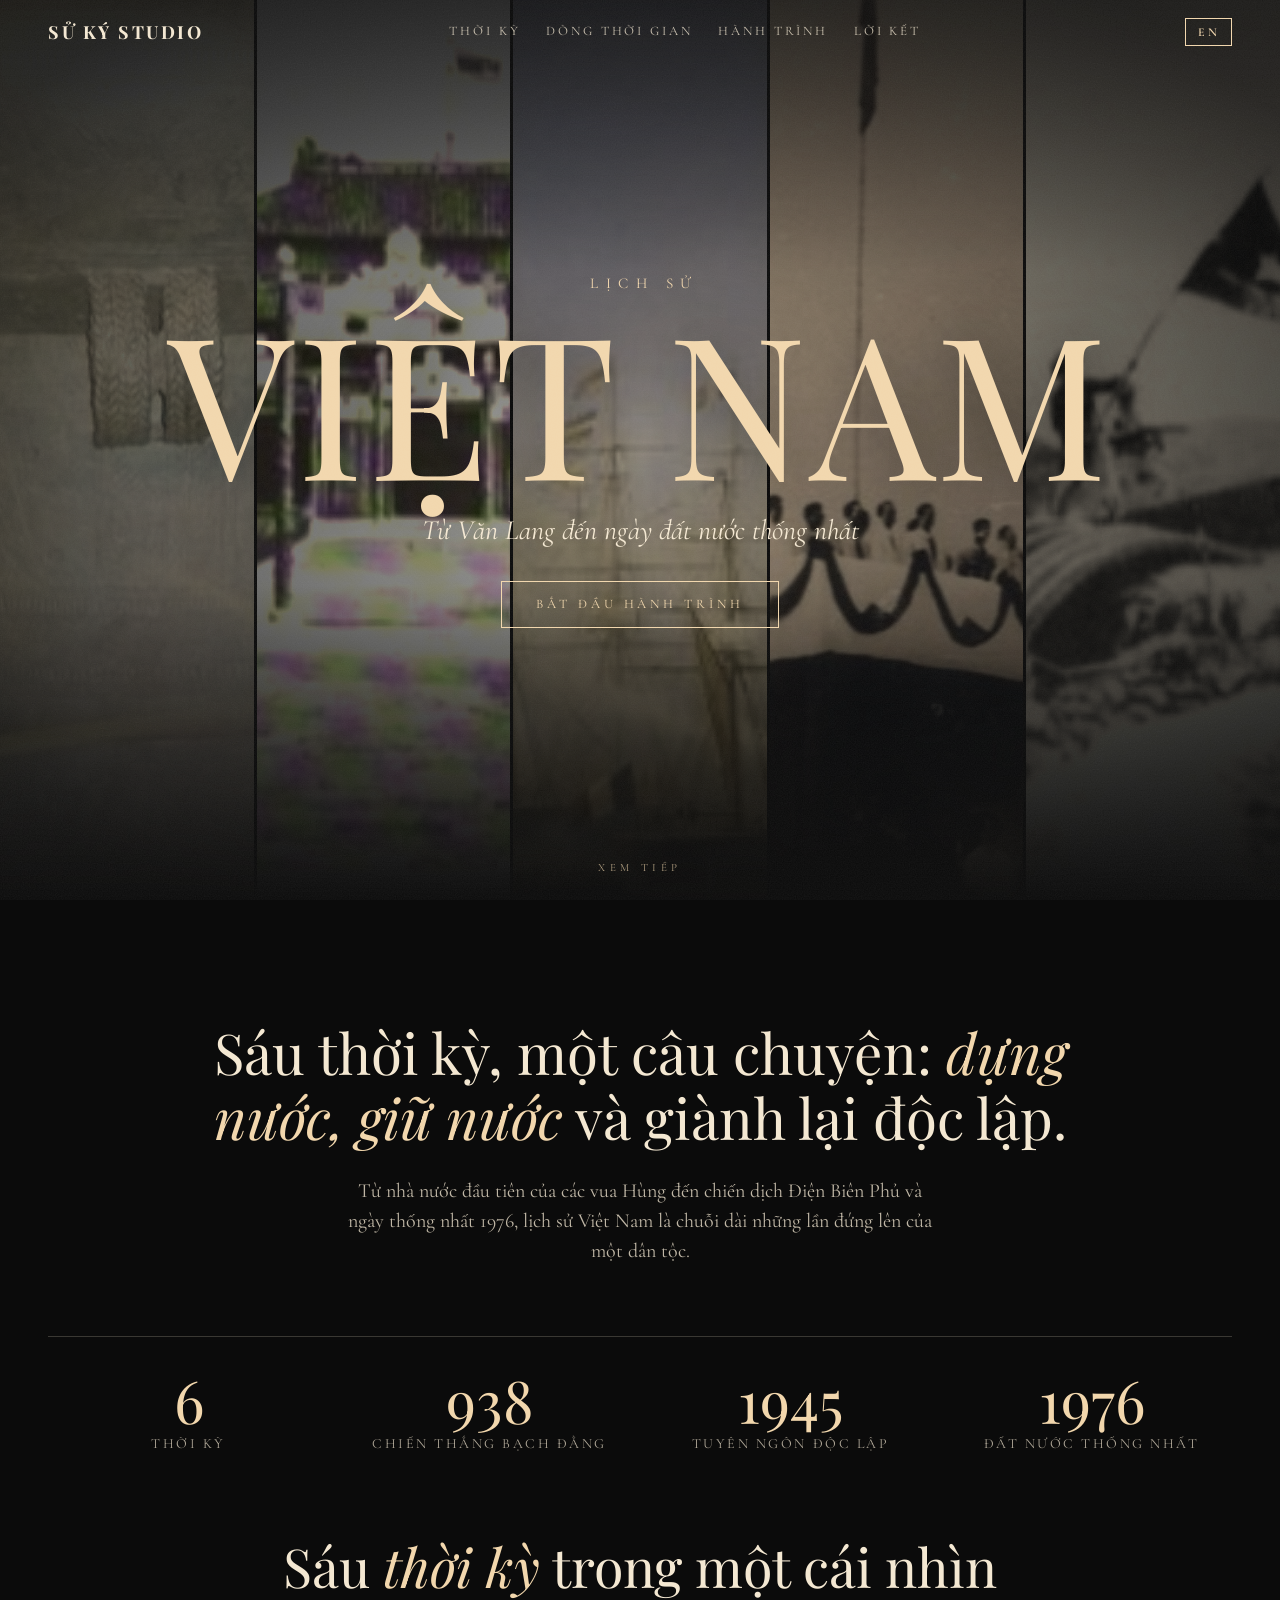
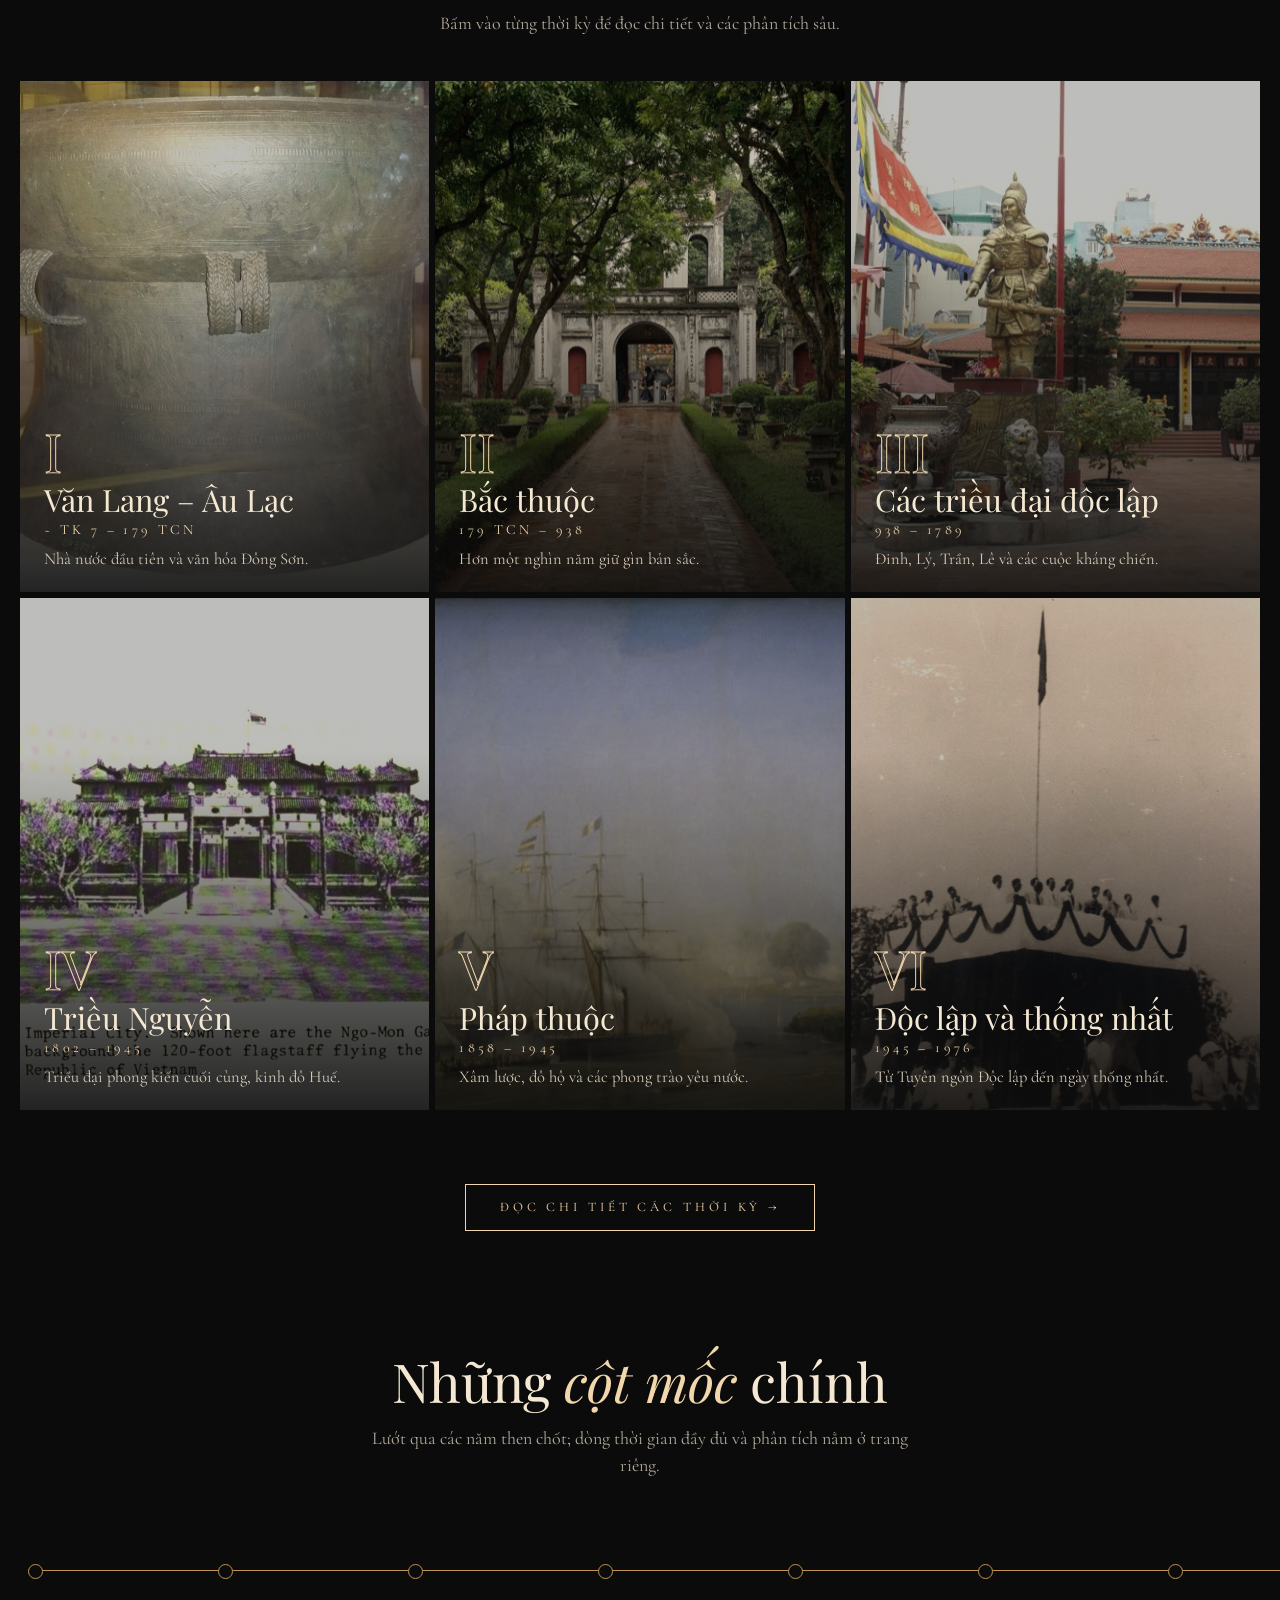
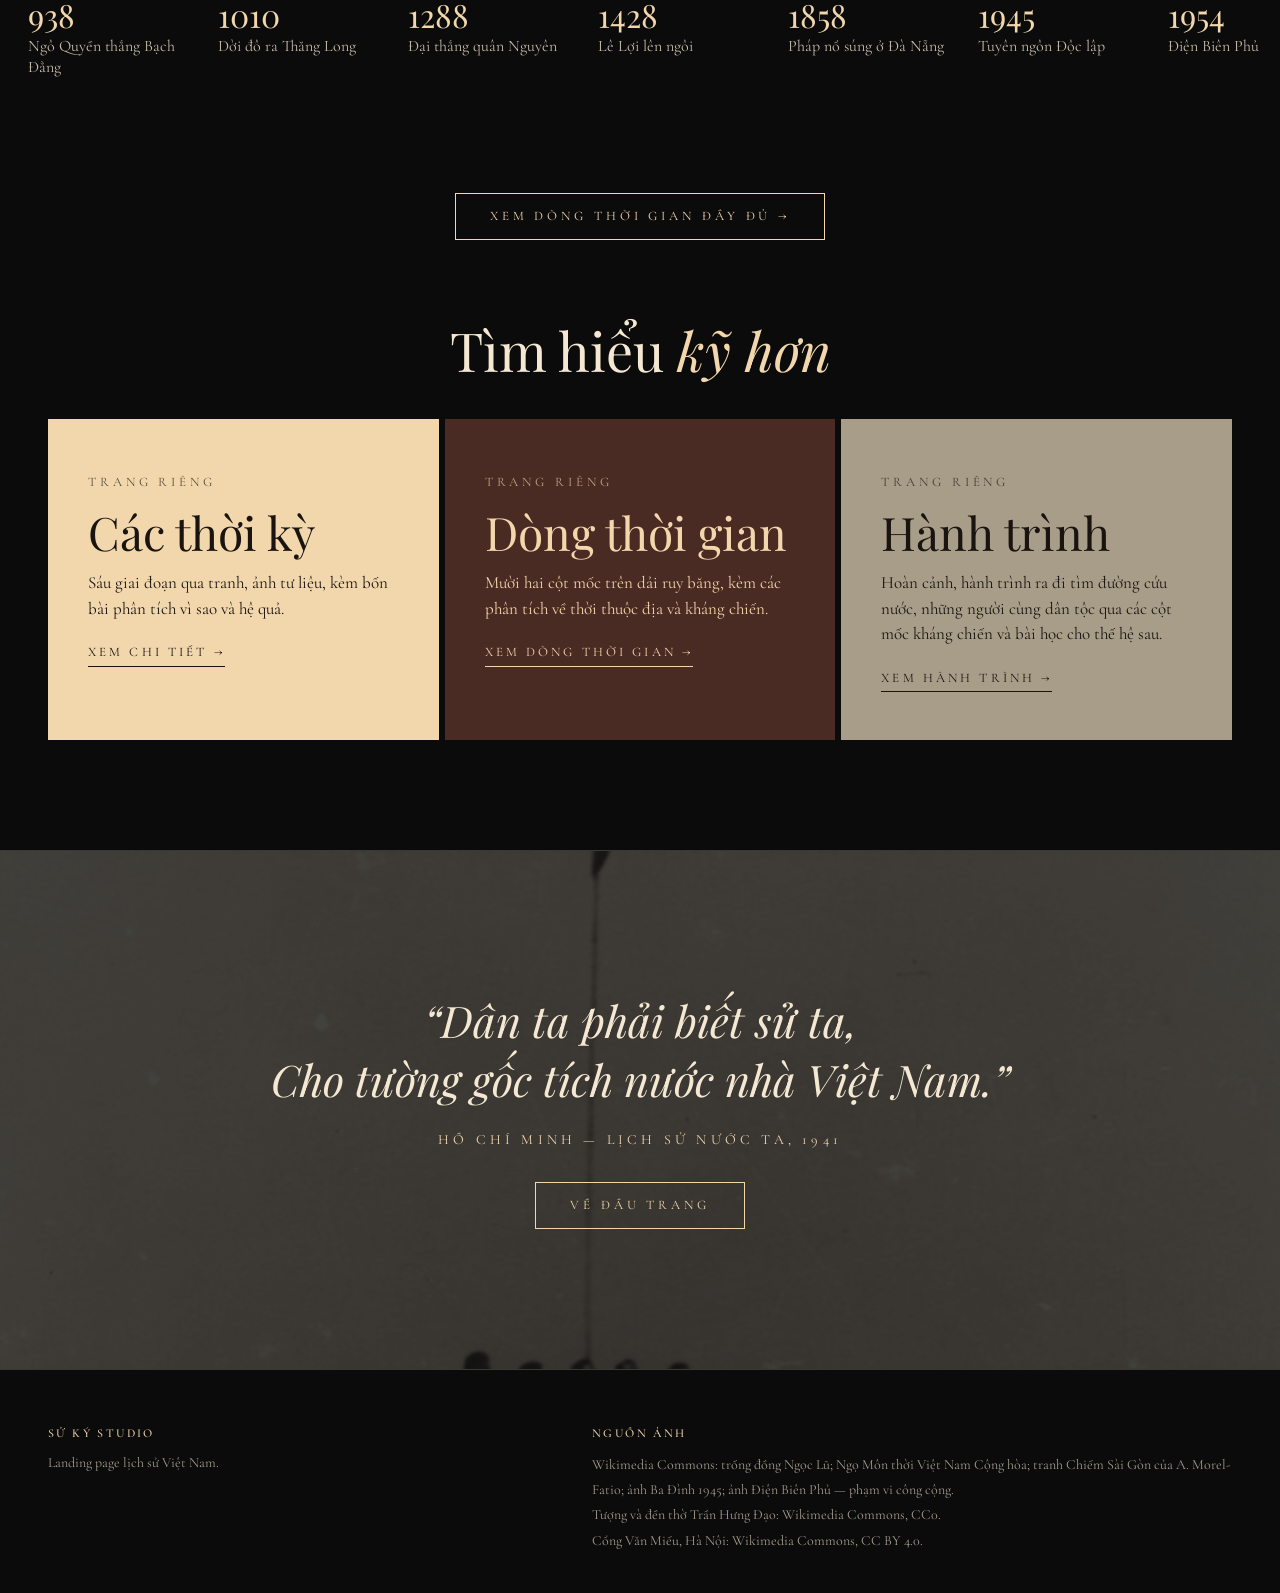
==== commit c53679e4: "Add Hành trình page: context, journey 1911-1945, milestones and people, lessons Bilingual (VI/EN), l" ====
--- a/index.html
+++ b/index.html
@@ -132,14 +132,15 @@
   .more { display: inline-block; margin-top: 24px; font-size: 13px; letter-spacing: .24em; text-transform: uppercase; border-bottom: 1px solid currentColor; padding-bottom: 3px; transition: opacity .2s; }
   .more:hover { opacity: .65; }
   .go { padding: 40px 0 110px; }
-  .go .two { display: grid; grid-template-columns: 1fr 1fr; gap: 6px; }
+  .go .two { display: grid; grid-template-columns: repeat(3, 1fr); gap: 6px; }
   .go a.card { display: block; padding: 48px 40px; transition: transform .4s, background .3s; }
   .go a.card:hover { transform: translateY(-4px); }
   .go .card.peach { background: var(--peach); color: var(--ink); }
   .go .card.brown { background: #4a2b23; color: var(--peach); }
+  .go .card.taupe { background: #a79d88; color: var(--ink); }
   .go .card small { font-size: 13px; letter-spacing: .3em; text-transform: uppercase; opacity: .7; }
   .go .card h3 { font: 400 clamp(30px, 3.6vw, 48px)/1.08 var(--display); margin: 14px 0 12px; }
-  .go .card p { font-size: 18px; max-width: 420px; }
+  .go .card p { font-size: 17px; max-width: 420px; }
   .go .card span { display: inline-block; margin-top: 22px; font-size: 13px; letter-spacing: .24em; text-transform: uppercase; border-bottom: 1px solid currentColor; padding-bottom: 3px; }
   .go h2 { font: 400 clamp(32px, 4.2vw, 54px)/1.1 var(--display); text-align: center; margin-bottom: 40px; }
   .go h2 em { color: var(--peach); }
@@ -209,6 +210,7 @@
     <nav>
       <a data-i="1" href="thoi-ky">Thời kỳ</a>
       <a data-i="2" href="dong-thoi-gian">Dòng thời gian</a>
+      <a data-i="180" href="hanh-trinh">Hành trình</a>
       <a data-i="3" href="#loi-ket">Lời kết</a>
     </nav>
     <button class="lang" id="lang" type="button" aria-label="Switch language">EN</button>
@@ -288,6 +290,7 @@
       <div class="two">
         <a class="card peach" href="thoi-ky"><small data-i="43">Trang riêng</small><h3 data-i="44">Các thời kỳ</h3><p data-i="45">Sáu giai đoạn qua tranh, ảnh tư liệu, kèm bốn bài phân tích vì sao và hệ quả.</p><span data-i="46">Xem chi tiết →</span></a>
         <a class="card brown" href="dong-thoi-gian"><small data-i="43">Trang riêng</small><h3 data-i="2">Dòng thời gian</h3><p data-i="47">Mười hai cột mốc trên dải ruy băng, kèm các phân tích về thời thuộc địa và kháng chiến.</p><span data-i="48">Xem dòng thời gian →</span></a>
+        <a class="card taupe" href="hanh-trinh"><small data-i="43">Trang riêng</small><h3 data-i="180">Hành trình</h3><p data-i="179">Hoàn cảnh, hành trình ra đi tìm đường cứu nước, những người cùng dân tộc qua các cột mốc kháng chiến và bài học cho thế hệ sau.</p><span data-i="178">Xem hành trình →</span></a>
       </div>
     </div>
   </section>
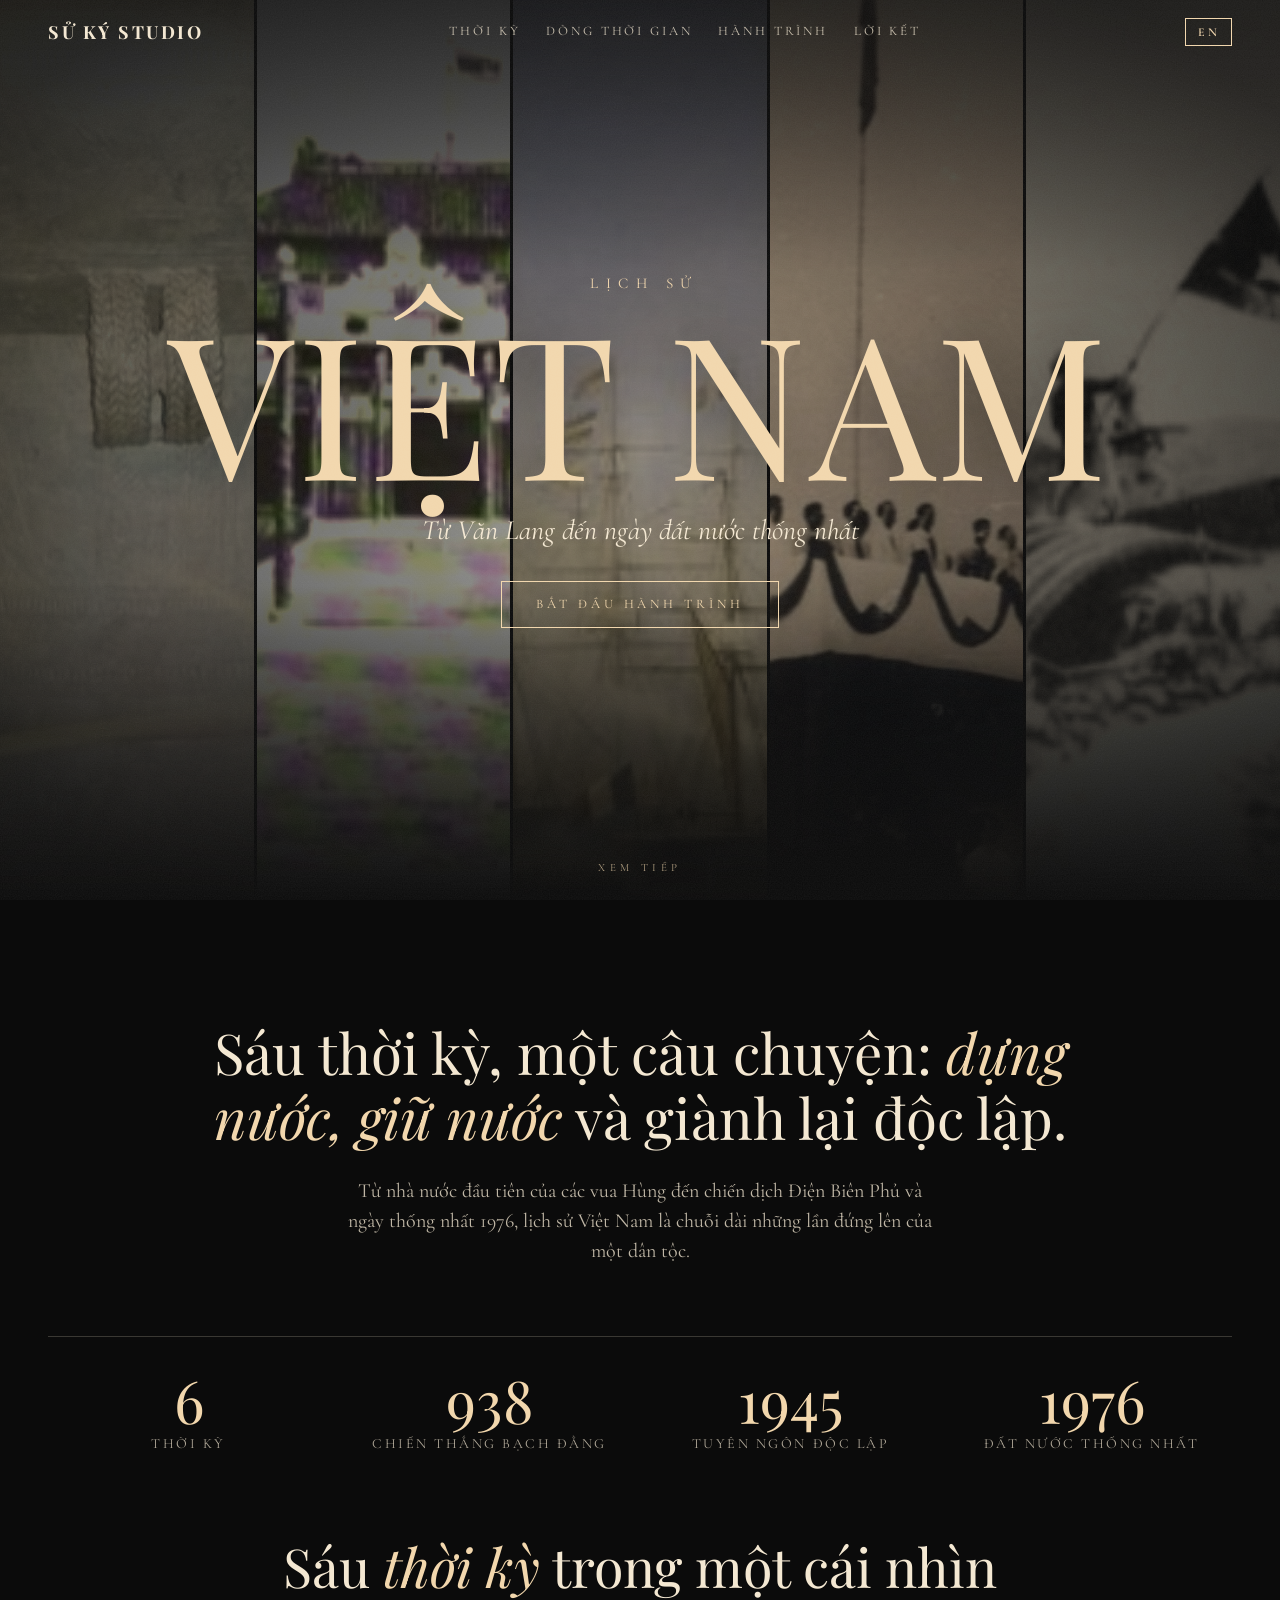
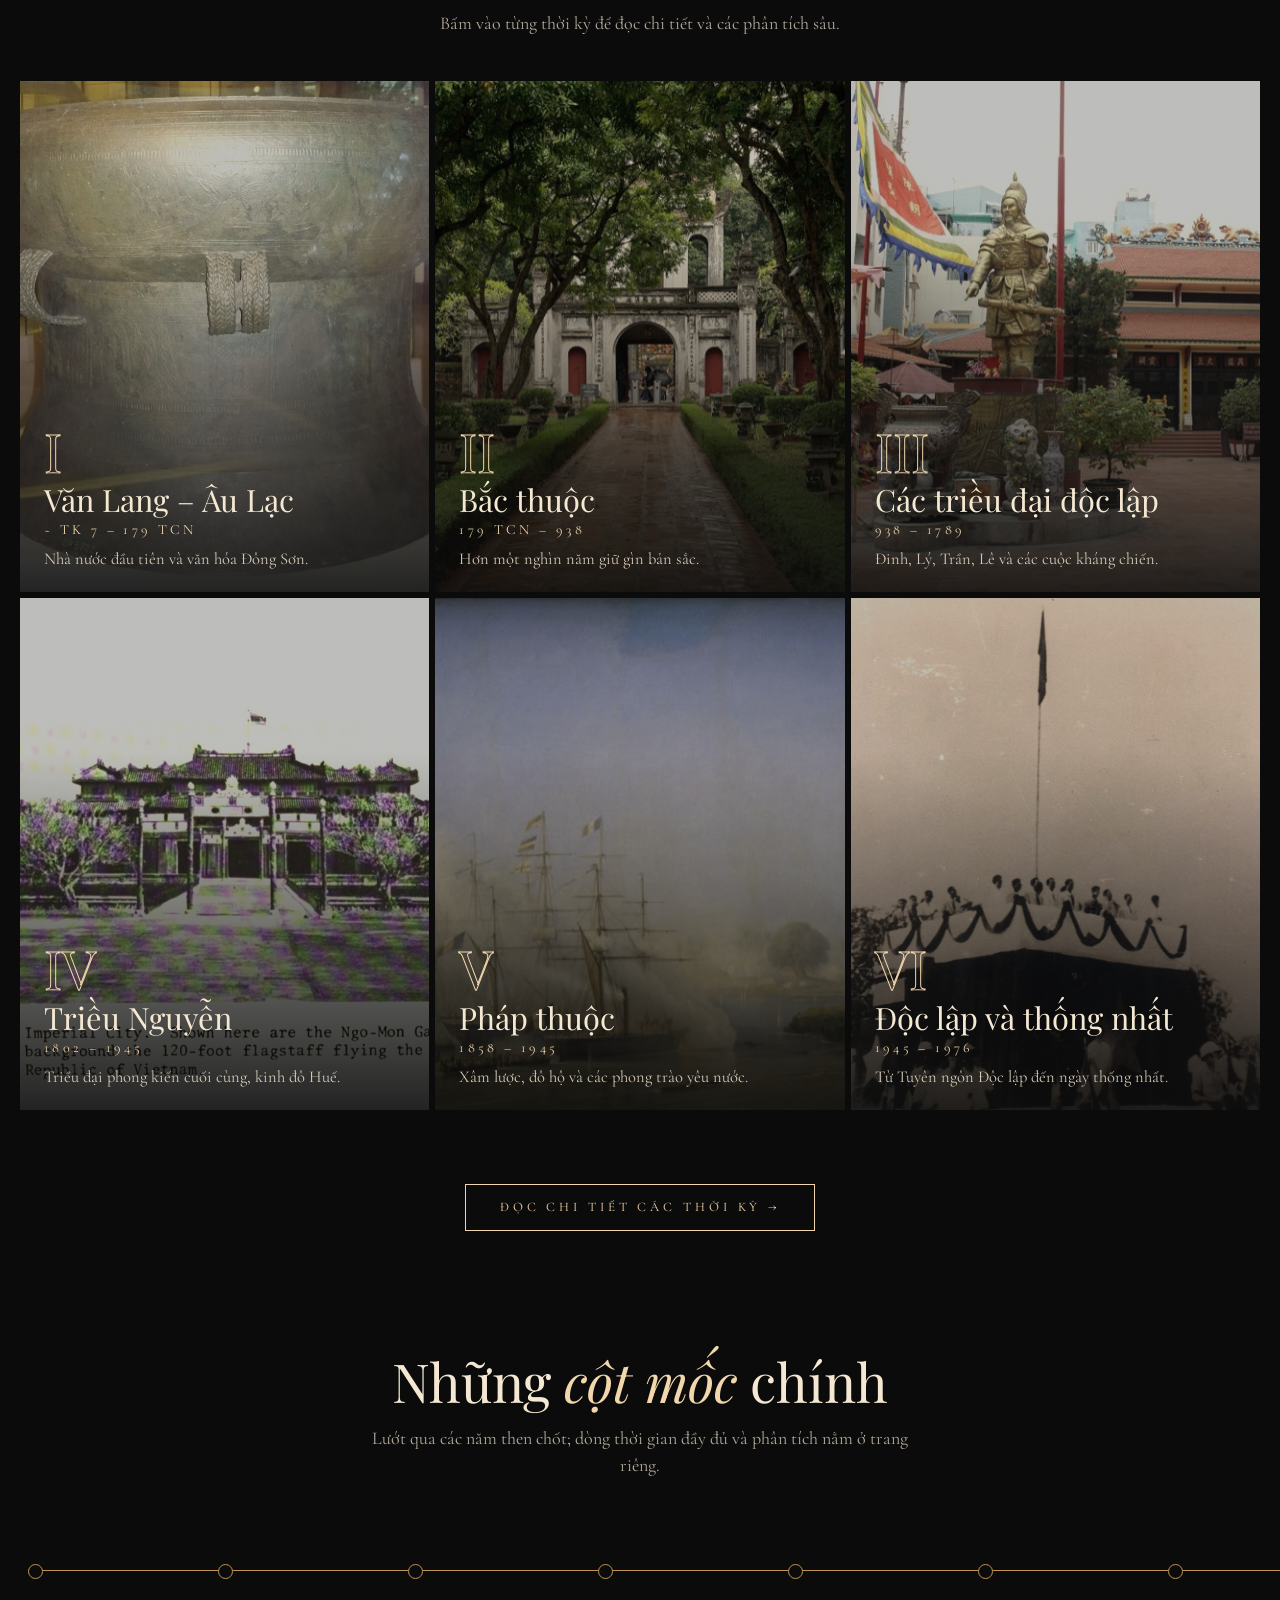
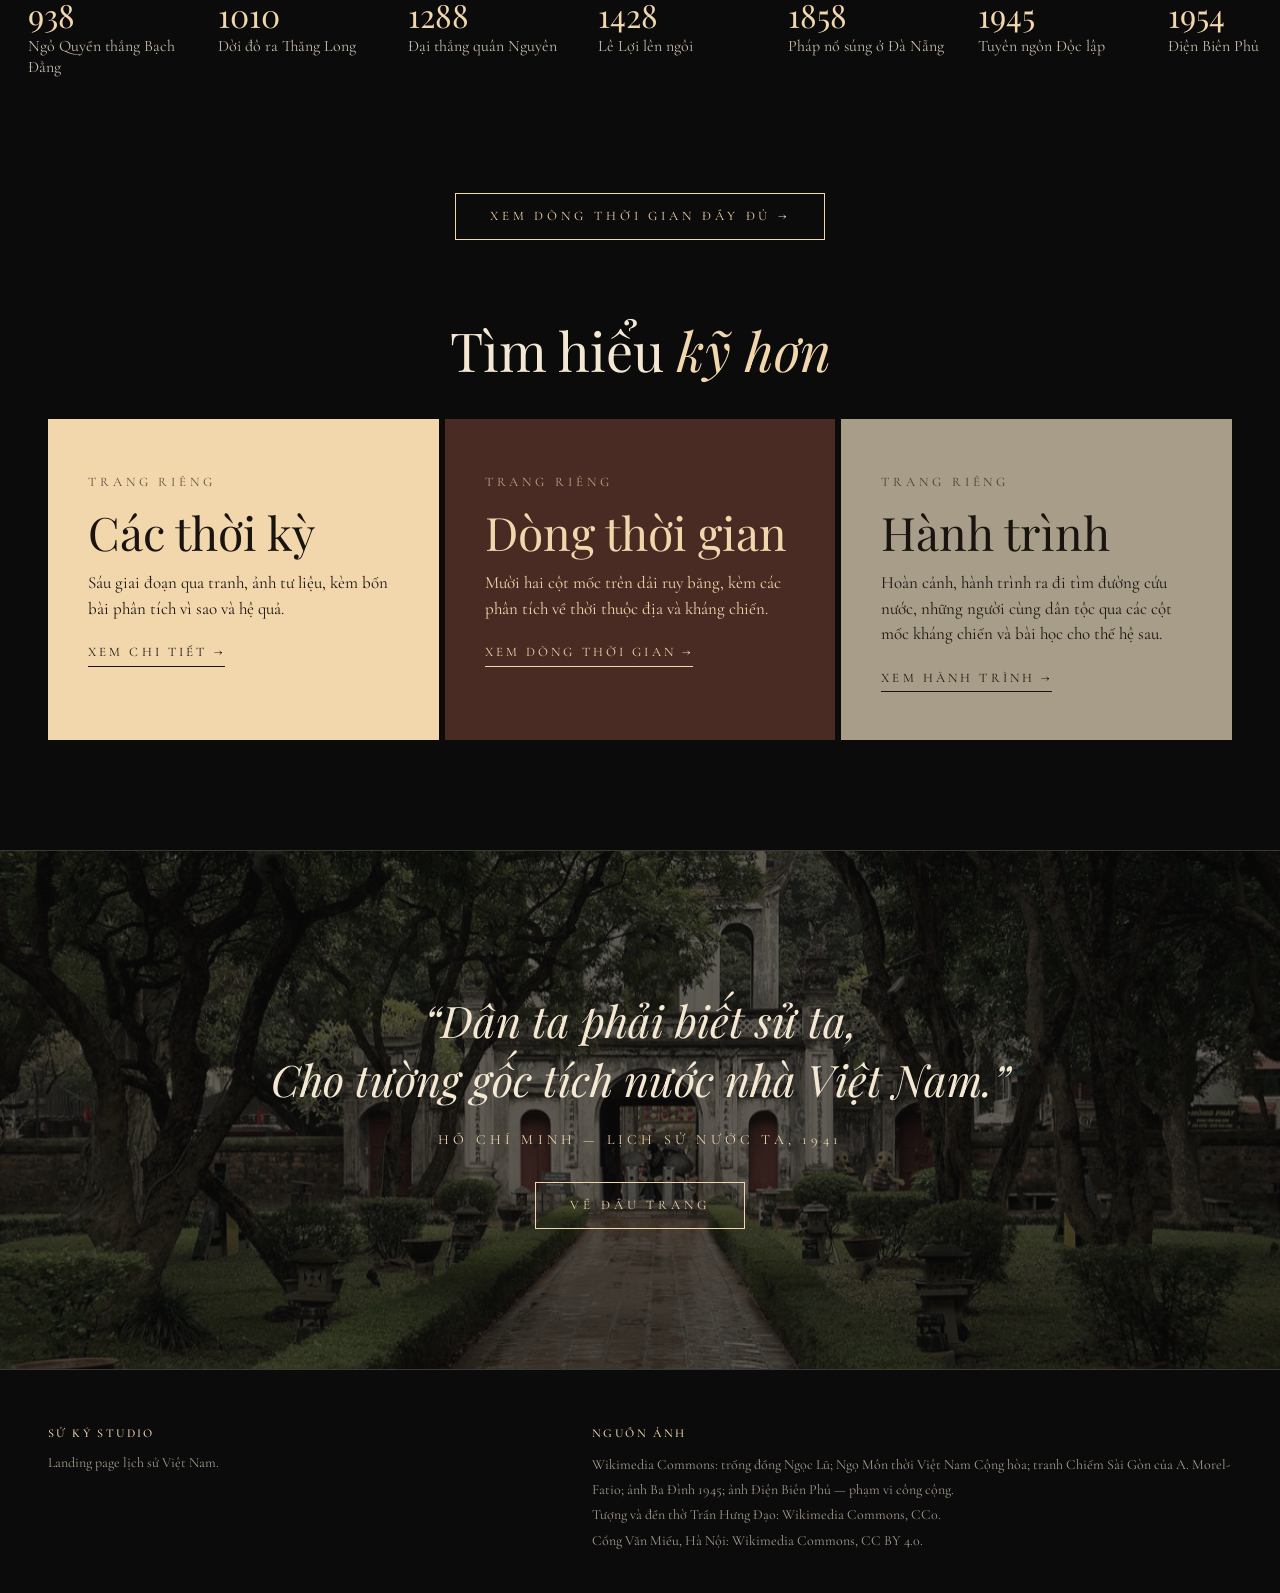
==== commit d064b1ca: "Closing section: use the Van Mieu photo as the background Co-Authored-By: Claude Sonnet 5.5 <noreply" ====
--- a/index.html
+++ b/index.html
@@ -167,8 +167,8 @@
 
   /* ---------- closing ---------- */
   .closing { position: relative; padding: 140px 0; text-align: center; overflow: hidden; border-top: 1px solid var(--line); }
-  .closing .bg { position: absolute; inset: 0; opacity: .22; }
-  .closing .bg img { filter: sepia(.5) grayscale(.4); }
+  .closing .bg { position: absolute; inset: 0; opacity: .34; }
+  .closing .bg img { filter: sepia(.35) grayscale(.2); }
   .closing .in { position: relative; }
   .quote { font: italic 400 clamp(26px, 3.4vw, 44px)/1.35 var(--display); max-width: 820px; margin: 0 auto; color: var(--cream); }
   .quote small { display: block; margin-top: 22px; font: 400 14px var(--serif); letter-spacing: .3em; text-transform: uppercase; color: var(--peach); }
@@ -296,7 +296,7 @@
   </section>
 
   <section class="closing" id="loi-ket">
-    <div class="bg"><img src="images/t/badinh1945.jpg" alt="" style="object-position: 50% 30%"></div>
+    <div class="bg"><img src="images/vanmieu.jpg" alt="" loading="lazy" style="object-position: 50% 55%"></div>
     <div class="wrap in reveal">
       <blockquote data-i="49" class="quote">“Dân ta phải biết sử ta,<br>Cho tường gốc tích nước nhà Việt Nam.”<small>Hồ Chí Minh — Lịch sử nước ta, 1941</small></blockquote>
       <a data-i="50" href="#top" class="cta">Về đầu trang</a>
